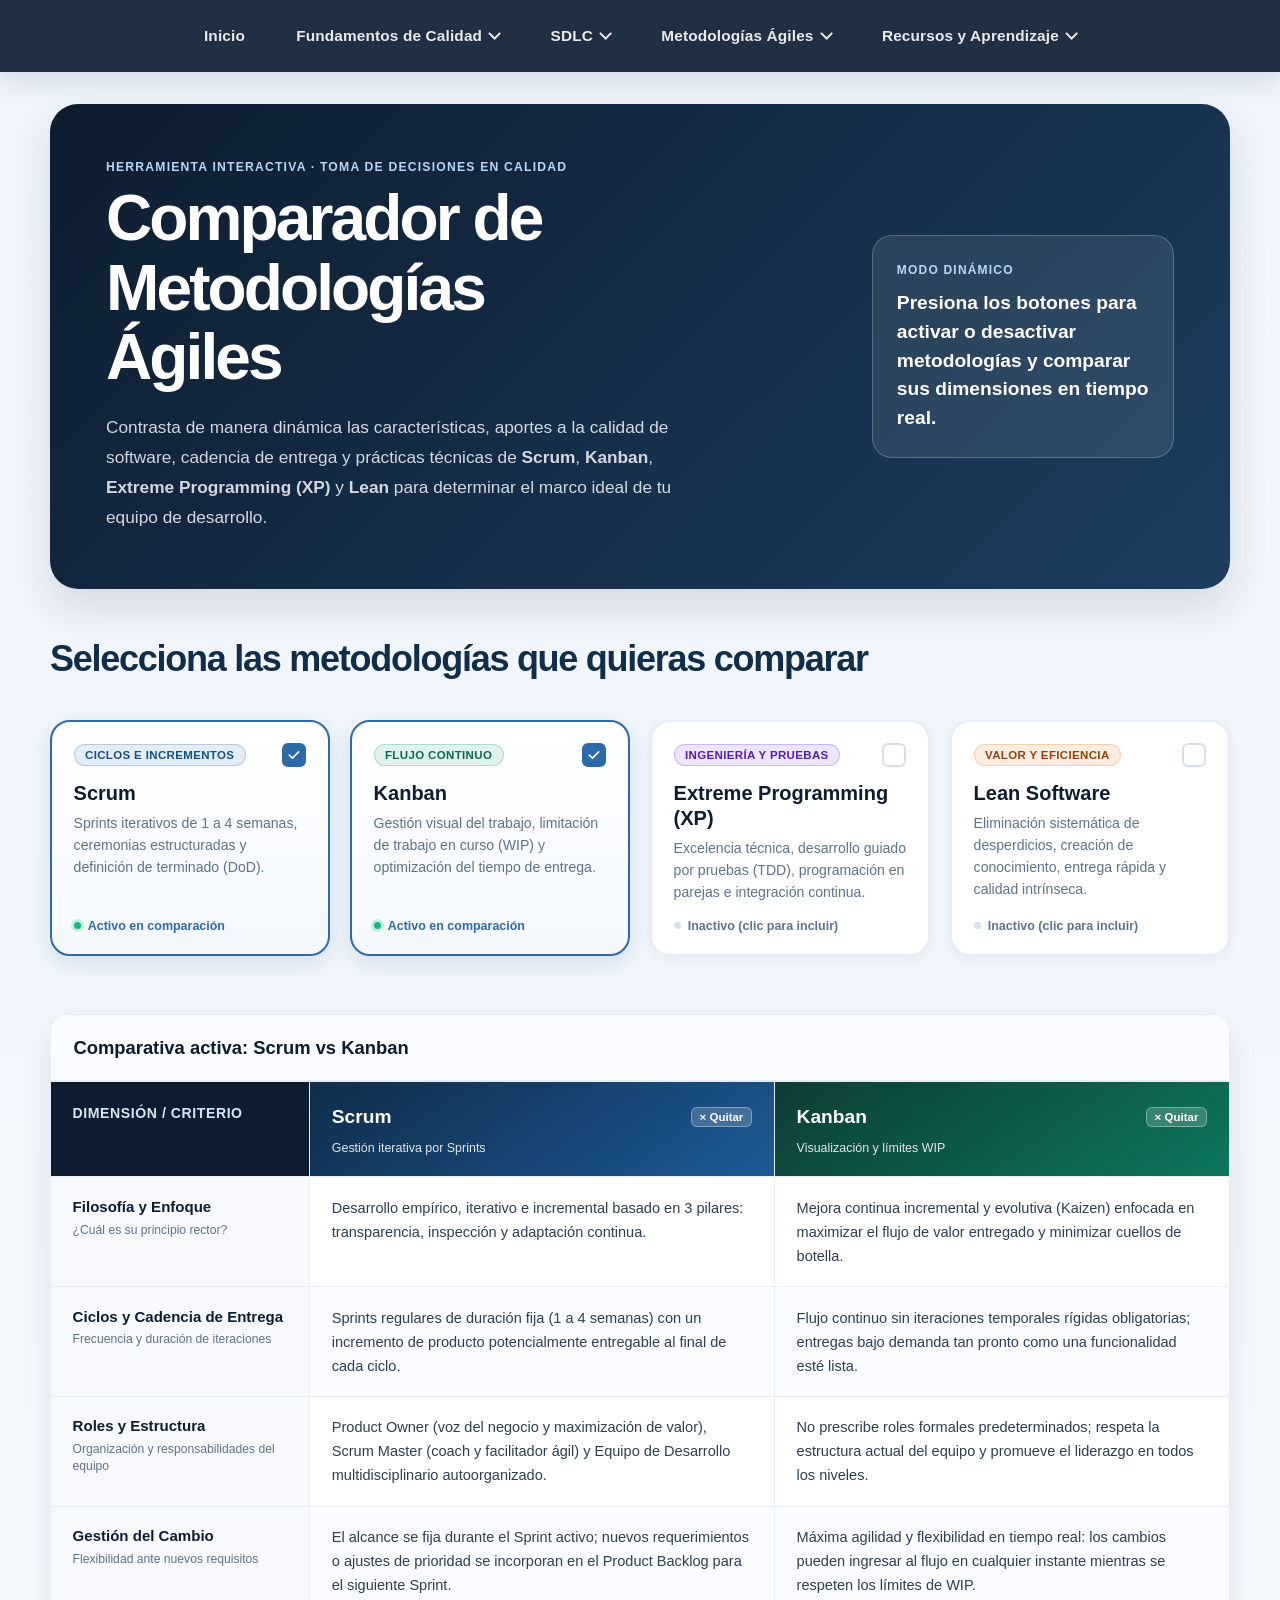
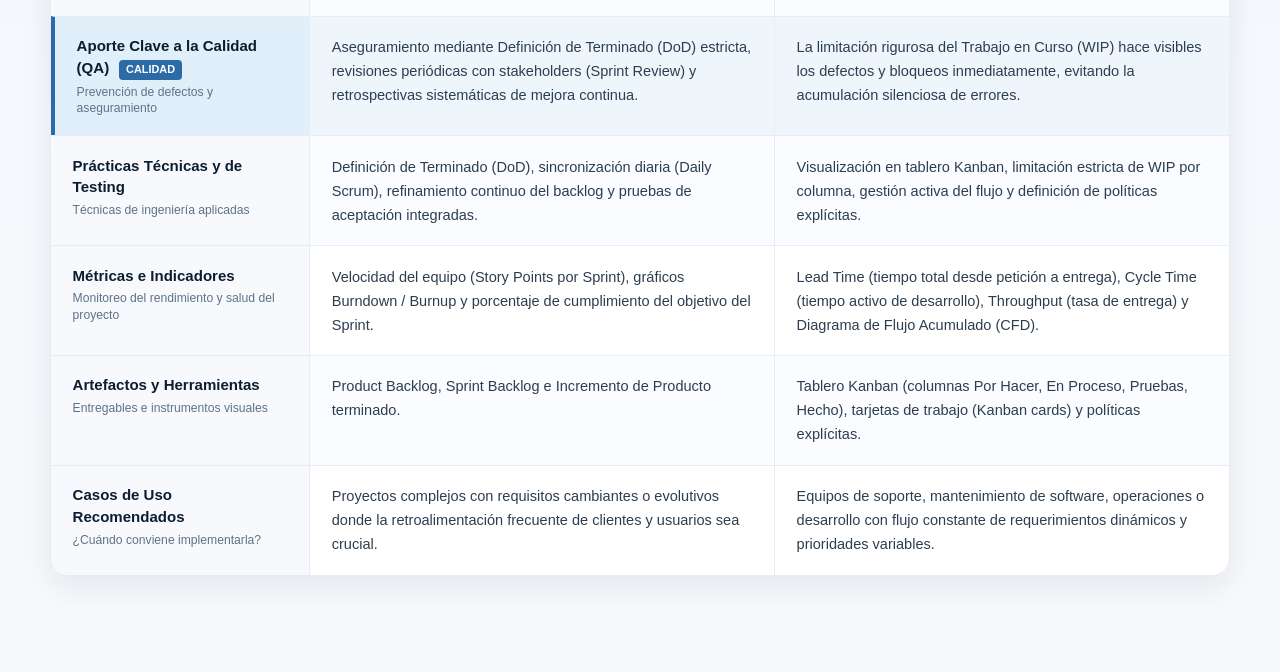
==== Comparar metodologias.html @ 37cfb51e "Implementando Tabla comparativa" ====
<!DOCTYPE html>
<html lang="es">
  <head>
    <meta charset="UTF-8" />
    <meta name="viewport" content="width=device-width, initial-scale=1.0" />
    <title>Comparador de Metodologías Ágiles | Gestión de Calidad de Software</title>
    <link rel="stylesheet" href="CSS/estilos.css" />
    <link rel="icon" href="fotos/Logo.jpg" type="image/png" />
    <script src="JS/script.js" defer></script>
  </head>
  <body>
    <!-- Encabezado y Navegación Principal -->
    <header class="topbar">
      <nav class="nav container" aria-label="Navegación principal">
        <ul class="nav__menu">
          <li><a href="index.html">Inicio</a></li>
          <li>
            <details class="nav__dropdown">
              <summary class="nav__dropdown-trigger">Fundamentos de Calidad</summary>
              <ul class="nav__submenu">
                <li><a href="fundamentos de calidad.html#quality-attributes-title">Atributos de calidad</a></li>
                <li><a href="fundamentos de calidad.html#quality-comparison-title">Calidad y pruebas</a></li>
                <li><a href="fundamentos de calidad.html#quality-traits-title">Características del software</a></li>
                <li><a href="fundamentos de calidad.html#test-levels-title">Niveles de pruebas</a></li>
              </ul>
            </details>
          </li>
          <li>
            <details class="nav__dropdown">
              <summary class="nav__dropdown-trigger">SDLC</summary>
              <ul class="nav__submenu">
                <li><a href="sdlc.html#introduccion">¿Qué es el SDLC?</a></li>
                <li><a href="sdlc.html#etapas">Etapas del SDLC</a></li>
                <li><a href="sdlc.html#stlc">SDLC y STLC</a></li>
                <li><a href="sdlc.html#glosario">Conceptos</a></li>
              </ul>
            </details>
          </li>
          <li>
            <details class="nav__dropdown">
              <summary class="nav__dropdown-trigger">Metodologías Ágiles</summary>
              <ul class="nav__submenu">
                <li><a href="metodologias_agiles.html#que-son-agiles">¿Qué son?</a></li>
                <li><a href="metodologias_agiles.html#aporte-calidad">Agilidad y calidad</a></li>
                <li><a href="metodologias_agiles.html#metodologias">Metodologías</a></li>
                <li><a href="metodologias_agiles.html#tecnicas">Técnicas de calidad</a></li>
                <li><a href="Comparar metodologias.html" class="is-active">Comparador de metodologías</a></li>
              </ul>
            </details>
          </li>
          <li>
            <details class="nav__dropdown">
              <summary class="nav__dropdown-trigger">Recursos y Aprendizaje</summary>
              <ul class="nav__submenu">
                <li><a href="recursos_aprendizaje.html#recursos-educativos">Recursos educativos</a></li>
                <li><a href="recursos_aprendizaje.html#habilidades">Habilidades</a></li>
                <li><a href="recursos_aprendizaje.html#actividades">Actividades prácticas</a></li>
                <li><a href="recursos_aprendizaje.html#consejos">Consejos de aprendizaje</a></li>
              </ul>
            </details>
          </li>
        </ul>
      </nav>
    </header>

    <main class="page agile-page comparator-page">
      <!-- Sección Hero -->
      <section class="container agile-hero" aria-labelledby="comparator-hero-title">
        <div class="agile-hero__content">
          <p class="agile-eyebrow">Herramienta Interactiva · Toma de Decisiones en Calidad</p>
          <h1 id="comparator-hero-title">Comparador de Metodologías Ágiles</h1>
          <p class="agile-hero__lead">
            Contrasta de manera dinámica las características, aportes a la calidad de software, cadencia de entrega y prácticas técnicas de <strong>Scrum</strong>, <strong>Kanban</strong>, <strong>Extreme Programming (XP)</strong> y <strong>Lean</strong> para determinar el marco ideal de tu equipo de desarrollo.
          </p>
        </div>
        <aside class="agile-hero__note" aria-label="Consejo de uso">
          <span class="agile-hero__note-label">Modo Dinámico</span>
          <p>Presiona los botones para activar o desactivar metodologías y comparar sus dimensiones en tiempo real.</p>
        </aside>
      </section>

      <div class="container agile-content">
       


        <section id="comparador" class="agile-section comparator-section" aria-labelledby="selection-title">
          <div class="agile-section__heading">
              <h2 id="selection-title">Selecciona las metodologías que quieras comparar</h2>
          </div>



          <form id="comparator-form" class="comparator-selection-form" onsubmit="event.preventDefault();" aria-label="Selector de metodologías para comparar">
            <fieldset class="comparator-fieldset">
              <legend class="visually-hidden">Selección de metodologías ágiles</legend>

              <div class="comparator-buttons-grid" role="group" aria-label="Metodologías disponibles">
                
                <button
                  type="button"
                  id="btn-scrum"
                  class="methodology-card-btn is-selected"
                  data-methodology="scrum"
                  role="checkbox"
                  aria-checked="true"
                  aria-controls="comparator-output"
                >
                  <span class="methodology-card__header">
                    <span class="methodology-card__badge badge--scrum">Ciclos e Incrementos</span>
                    <span class="methodology-card__checkbox" aria-hidden="true">
                      <svg viewBox="0 0 20 20" fill="currentColor" class="check-icon"><path fill-rule="evenodd" d="M16.707 5.293a1 1 0 010 1.414l-8 8a1 1 0 01-1.414 0l-4-4a1 1 0 011.414-1.414L8 12.586l7.293-7.293a1 1 0 011.414 0z" clip-rule="evenodd"></path></svg>
                    </span>
                  </span>
                  <span class="methodology-card__name">Scrum</span>
                  <span class="methodology-card__desc">Sprints iterativos de 1 a 4 semanas, ceremonias estructuradas y definición de terminado (DoD).</span>
                  <span class="methodology-card__status"><span class="status-dot"></span> Activo en comparación</span>
                </button>

           
                <button
                  type="button"
                  id="btn-kanban"
                  class="methodology-card-btn is-selected"
                  data-methodology="kanban"
                  role="checkbox"
                  aria-checked="true"
                  aria-controls="comparator-output"
                >
                  <span class="methodology-card__header">
                    <span class="methodology-card__badge badge--kanban">Flujo Continuo</span>
                    <span class="methodology-card__checkbox" aria-hidden="true">
                      <svg viewBox="0 0 20 20" fill="currentColor" class="check-icon"><path fill-rule="evenodd" d="M16.707 5.293a1 1 0 010 1.414l-8 8a1 1 0 01-1.414 0l-4-4a1 1 0 011.414-1.414L8 12.586l7.293-7.293a1 1 0 011.414 0z" clip-rule="evenodd"></path></svg>
                    </span>
                  </span>
                  <span class="methodology-card__name">Kanban</span>
                  <span class="methodology-card__desc">Gestión visual del trabajo, limitación de trabajo en curso (WIP) y optimización del tiempo de entrega.</span>
                  <span class="methodology-card__status"><span class="status-dot"></span> Activo en comparación</span>
                </button>

           
                <button
                  type="button"
                  id="btn-xp"
                  class="methodology-card-btn"
                  data-methodology="xp"
                  role="checkbox"
                  aria-checked="false"
                  aria-controls="comparator-output"
                >
                  <span class="methodology-card__header">
                    <span class="methodology-card__badge badge--xp">Ingeniería y Pruebas</span>
                    <span class="methodology-card__checkbox" aria-hidden="true">
                      <svg viewBox="0 0 20 20" fill="currentColor" class="check-icon"><path fill-rule="evenodd" d="M16.707 5.293a1 1 0 010 1.414l-8 8a1 1 0 01-1.414 0l-4-4a1 1 0 011.414-1.414L8 12.586l7.293-7.293a1 1 0 011.414 0z" clip-rule="evenodd"></path></svg>
                    </span>
                  </span>
                  <span class="methodology-card__name">Extreme Programming (XP)</span>
                  <span class="methodology-card__desc">Excelencia técnica, desarrollo guiado por pruebas (TDD), programación en parejas e integración continua.</span>
                  <span class="methodology-card__status"><span class="status-dot"></span> Inactivo (clic para incluir)</span>
                </button>

                
                <button
                  type="button"
                  id="btn-lean"
                  class="methodology-card-btn"
                  data-methodology="lean"
                  role="checkbox"
                  aria-checked="false"
                  aria-controls="comparator-output"
                >
                  <span class="methodology-card__header">
                    <span class="methodology-card__badge badge--lean">Valor y Eficiencia</span>
                    <span class="methodology-card__checkbox" aria-hidden="true">
                      <svg viewBox="0 0 20 20" fill="currentColor" class="check-icon"><path fill-rule="evenodd" d="M16.707 5.293a1 1 0 010 1.414l-8 8a1 1 0 01-1.414 0l-4-4a1 1 0 011.414-1.414L8 12.586l7.293-7.293a1 1 0 011.414 0z" clip-rule="evenodd"></path></svg>
                    </span>
                  </span>
                  <span class="methodology-card__name">Lean Software</span>
                  <span class="methodology-card__desc">Eliminación sistemática de desperdicios, creación de conocimiento, entrega rápida y calidad intrínseca.</span>
                  <span class="methodology-card__status"><span class="status-dot"></span> Inactivo (clic para incluir)</span>
                </button>
              </div>
            </fieldset>

        <section id="tabla-comparativa" class="agile-section" aria-labelledby="table-heading">
          <div id="comparator-output" aria-live="polite" role="region" aria-label="Resultados de la comparación de metodologías">
          </div>
        </section>
    </main>
  </body>
</html>
---- CSS/estilos.css ----
:root {
  --navy-900: #0d1d2f;
  --navy-800: #102d4a;
  --navy-700: #1d3d5f;
  --blue-500: #2d6aa8;
  --blue-200: #dfeaf6;
  --gray-100: #f3f6fb;
  --gray-200: #e7edf5;
  --gray-300: #d7dfe9;
  --gray-500: #5f7288;
  --gray-700: #2d3e50;
  --white: #ffffff;
  --shadow: 0 20px 40px rgba(13, 29, 47, 0.12);
}

* {
  box-sizing: border-box;
}

html {
  scroll-behavior: smooth;
}

body {
  margin: 0;
  font-family: "Segoe UI", Tahoma, Geneva, Verdana, sans-serif;
  background: linear-gradient(180deg, #eef4fb 0%, #f7f9fc 100%);
  color: var(--gray-700);
}

a {
  text-decoration: none;
}

img {
  max-width: 100%;
  display: block;
}

.quality-hero {
  width: min(1180px, calc(100% - 32px));
  margin: 2rem auto 1.5rem;
  display: grid;
  grid-template-columns: minmax(0, 1.55fr) minmax(310px, 0.75fr);
  align-items: stretch;
  gap: 1.5rem;
}

.quality-hero__content {
  min-width: 0;
  padding: 0.4rem 0;
}

.quality-hero__content h1 {
  margin: 0 0 1rem;
  color: #000000;
  font-size: clamp(2.2rem, 4vw, 4rem);
  line-height: 1.1;
  letter-spacing: -0.04em;
}

.quality-hero__content p {
  margin: 0;
  color: var(--gray-700);
  font-size: 1rem;
  line-height: 1.75;
}

.quality-intro {
  padding: 1.25rem;
  background: linear-gradient(135deg, #ffffff, #edf4fb);
  border: 2px solid #2d6aa8;
  border-radius: 18px;
  box-shadow: 0 12px 28px rgba(13, 29, 47, 0.12);
}

.quality-intro__content {
  height: 100%;
  display: flex;
  flex-direction: column;
  gap: 1rem;
}

.quality-intro img {
  width: 100%;
  height: 220px;
  object-fit: cover;
  border-radius: 12px;
  border: 2px solid #ffffff;
  box-shadow: 0 6px 16px rgba(13, 29, 47, 0.16);
}

.quality-intro h2 {
  margin: 0;
  color: var(--blue-500);
  font-size: 1.35rem;
  line-height: 1.3;
  text-align: center;
}

.quality-intro p {
  min-width: 0;
  margin: 0;
  color: var(--gray-700);
  font-size: 1rem;
  line-height: 1.7;
  text-align: center;
}

.container {
  width: min(1180px, calc(100% - 32px));
  margin: 0 auto;
}

.topbar {
  position: sticky;
  top: 0;
  z-index: 50;
  background: rgba(15, 31, 52, 0.92);
  backdrop-filter: blur(10px);
  box-shadow: 0 8px 26px rgba(11, 23, 39, 0.12);
}

.nav {
  min-height: 72px;
  display: flex;
  align-items: center;
  justify-content: center;
}

.nav__menu {
  list-style: none;
  display: flex;
  align-items: center;
  justify-content: center;
  flex-wrap: wrap;
  gap: 0.8rem;
  margin: 0;
  padding: 0.7rem 0;
}

.nav__menu li {
  display: inline-flex;
}

.nav__menu a {
  color: rgba(255, 255, 255, 0.9);
  font-size: 0.96rem;
  font-weight: 600;
  letter-spacing: 0.01em;
  padding: 0.75rem 1.2rem;
  border-radius: 999px;
  transition: all 0.25s ease;
}

.nav__menu a:hover,
.nav__menu a.is-active {
  background: rgba(255, 255, 255, 0.12);
  color: #ffffff;
  box-shadow: inset 0 0 0 1px rgba(255, 255, 255, 0.12);
}

.nav__dropdown {
  position: relative;
}

.nav__dropdown-trigger {
  display: flex;
  align-items: center;
  gap: 0.5rem;
  padding: 0.75rem 1.2rem;
  border-radius: 999px;
  color: rgba(255, 255, 255, 0.9);
  font-size: 0.96rem;
  font-weight: 600;
  letter-spacing: 0.01em;
  cursor: pointer;
  list-style: none;
  transition: background 0.2s ease, color 0.2s ease;
}

.nav__dropdown-trigger::-webkit-details-marker {
  display: none;
}

.nav__dropdown-trigger::after {
  width: 0.45rem;
  height: 0.45rem;
  border-right: 2px solid currentColor;
  border-bottom: 2px solid currentColor;
  content: "";
  transform: translateY(-0.12rem) rotate(45deg);
  transition: transform 0.2s ease;
}

.nav__dropdown[open] > .nav__dropdown-trigger,
.nav__dropdown-trigger:hover,
.nav__dropdown-trigger:focus-visible {
  background: rgba(255, 255, 255, 0.12);
  color: #ffffff;
  outline-color: rgba(255, 255, 255, 0.75);
}

.nav__dropdown[open] > .nav__dropdown-trigger::after {
  transform: translateY(0.12rem) rotate(225deg);
}

.nav__submenu {
  position: absolute;
  top: calc(100% + 0.45rem);
  left: 50%;
  z-index: 60;
  display: grid;
  width: max-content;
  max-width: min(320px, calc(100vw - 32px));
  gap: 0.25rem;
  margin: 0;
  padding: 0.55rem;
  border: 1px solid rgba(255, 255, 255, 0.12);
  border-radius: 14px;
  background: var(--navy-900);
  box-shadow: 0 16px 32px rgba(11, 23, 39, 0.28);
  list-style: none;
  transform: translateX(-50%);
}

.nav__menu .nav__submenu li {
  display: block;
}

.nav__menu .nav__submenu a {
  display: block;
  padding: 0.65rem 0.8rem;
  border-radius: 8px;
  font-size: 0.9rem;
  line-height: 1.4;
  white-space: normal;
}

.nav__menu .nav__submenu a:hover,
.nav__menu .nav__submenu a:focus-visible {
  background: rgba(255, 255, 255, 0.12);
  color: #ffffff;
  outline-color: rgba(255, 255, 255, 0.75);
}

:target {
  scroll-margin-top: 6rem;
}

.page {
  padding-bottom: 4rem;
}

.hero {
  display: grid;
  grid-template-columns: minmax(0, 1.9fr) 220px;
  align-items: center;
  gap: 2.2rem;
  padding: 2.8rem 0 2rem;
}

.hero__intro {
  position: relative;
  background: linear-gradient(135deg, rgba(16, 45, 74, 0.98), rgba(37, 76, 117, 0.96));
  border-radius: 28px 90px 90px 28px;
  box-shadow: var(--shadow);
  padding: clamp(1.5rem, 3vw, 2.4rem);
  overflow: hidden;
}

.hero__intro::after {
  content: "";
  position: absolute;
  right: -34px;
  top: 50%;
  width: 110px;
  height: 110px;
  border-radius: 50%;
  background: rgba(255, 255, 255, 0.12);
  transform: translateY(-50%);
}

.hero__eyebrow {
  display: inline-flex;
  margin-bottom: 1rem;
  padding: 0.45rem 0.9rem;
  border-radius: 999px;
  border: 1px solid rgba(202, 219, 238, 0.4);
  background: rgba(255, 255, 255, 0.06);
  color: #d9e6f6;
  font-size: 0.75rem;
  font-weight: 700;
  letter-spacing: 0.08em;
  text-transform: uppercase;
}

.hero__title {
  margin: 0;
  color: var(--white);
  font-size: clamp(2.2rem, 4vw, 4rem);
  line-height: 1.1;
  letter-spacing: -0.05em;
}

.hero__text {
  max-width: 620px;
  margin: 1rem 0 1.6rem;
  color: rgba(234, 241, 249, 0.9);
  font-size: 1.02rem;
  line-height: 1.7;
}

.hero__actions {
  display: flex;
  flex-wrap: wrap;
  gap: 0.9rem;
}

.hero__button {
  display: inline-flex;
  align-items: center;
  justify-content: center;
  padding: 0.9rem 1.4rem;
  border-radius: 999px;
  background: var(--white);
  color: var(--navy-800);
  font-weight: 700;
  box-shadow: 0 12px 18px rgba(12, 27, 43, 0.14);
  transition: transform 0.2s ease, box-shadow 0.2s ease;
}

.hero__button:hover,
.hero__button:focus-visible {
  transform: translateY(-2px);
  box-shadow: 0 16px 24px rgba(12, 27, 43, 0.18);
}

.hero__logo {
  width: 255px;
  height: 180px;
  margin-inline: auto;
  border-radius: 50%;
  display: grid;
  place-items: center;
  background: transparent;
  border: none;
  box-shadow: none;
  color: var(--white);
  font-size: 1.2rem;
  font-weight: 700;
  letter-spacing: 0.04em;
  text-transform: none;
  align-self: center;
}

.categories {
  padding-top: 1.2rem;
}

.card-grid {
  display: grid;
  grid-template-columns: repeat(3, minmax(0, 1fr));
  gap: 1.3rem;
  align-items: stretch;
}

.feature-card {
  display: flex;
  align-items: flex-end;
  min-height: 180px;
  padding: 1.2rem 1.15rem;
  border: 1px solid rgba(26, 52, 81, 0.09);
  border-radius: 22px;
  background: linear-gradient(180deg, rgba(255, 255, 255, 0.96), rgba(234, 240, 247, 0.98));
  box-shadow: 0 12px 30px rgba(16, 34, 53, 0.08);
  color: var(--navy-900);
  font-size: 1.08rem;
  font-weight: 700;
  line-height: 1.35;
  transition: transform 0.25s ease, box-shadow 0.25s ease, border-color 0.25s ease;
  cursor: pointer;
}

.categories .card-grid {
  grid-template-columns: repeat(4, minmax(0, 1fr));
}

.categories .feature-card {
  display: grid;
  grid-template-columns: 76px minmax(0, 1fr);
  align-items: start;
  gap: 0.9rem;
  min-height: 0;
  padding: 1rem;
}

.feature-card__image {
  width: 76px;
  height: 76px;
  border-radius: 14px;
  object-fit: cover;
  background: var(--gray-200);
}

.feature-card__content {
  display: grid;
  gap: 0.45rem;
}

.feature-card__title {
  color: var(--navy-900);
  font-size: 1.02rem;
  font-weight: 700;
  line-height: 1.3;
}

.feature-card__description {
  color: var(--gray-500);
  font-size: 0.88rem;
  font-weight: 400;
  line-height: 1.5;
}

.feature-card:hover,
.feature-card:focus-visible {
  transform: translateY(-4px);
  border-color: rgba(45, 106, 168, 0.35);
  box-shadow: 0 18px 34px rgba(16, 34, 53, 0.12);
}

.feature-card:focus-visible {
  outline: 3px solid rgba(45, 106, 168, 0.3);
  outline-offset: 3px;
}

@media (max-width: 980px) {
  .categories .card-grid {
    grid-template-columns: repeat(2, minmax(0, 1fr));
  }
}

@media (max-width: 560px) {
  .categories .card-grid {
    grid-template-columns: 1fr;
  }
}

.detail-section {
  margin-top: 2.5rem;
  display: grid;
  gap: 1.2rem;
}

.info-panel {
  background: rgba(255, 255, 255, 0.9);
  border: 1px solid rgba(25, 43, 62, 0.08);
  border-radius: 20px;
  padding: 1.5rem 1.4rem 1.3rem;
  box-shadow: 0 10px 22px rgba(11, 23, 39, 0.05);
  scroll-margin-top: 120px;
}

.info-panel h2 {
  margin: 0 0 0.85rem;
  color: var(--navy-800);
  font-size: clamp(1.5rem, 2.5vw, 2.1rem);
  letter-spacing: -0.04em;
}

.info-panel p {
  margin: 0;
  color: var(--gray-500);
  line-height: 1.7;
  font-size: 1rem;
}

.quality-attributes {
  --accordion-surface: var(--white);
  --accordion-border: var(--gray-200);
  --accordion-accent: var(--blue-500);
  margin: 2.5rem 0;
}

.quality-attributes__intro {
  margin-bottom: 1.25rem;
}

.quality-attributes__intro h2 {
  margin: 0 0 0.65rem;
  color: var(--navy-800);
  font-size: clamp(1.5rem, 2.5vw, 2.1rem);
  line-height: 1.25;
}

.quality-attributes__intro p {
  margin: 0;
  color: var(--gray-500);
  line-height: 1.7;
}

.quality-accordion {
  display: grid;
  gap: 0.7rem;
}

.quality-accordion__item {
  overflow: hidden;
  border: 1px solid var(--accordion-border);
  border-radius: 12px;
  background: var(--accordion-surface);
  box-shadow: 0 5px 16px rgba(13, 29, 47, 0.05);
  transition: border-color 0.2s ease, box-shadow 0.2s ease;
}

.quality-accordion__item.is-open {
  border-color: var(--accordion-accent);
  box-shadow: 0 9px 22px rgba(13, 29, 47, 0.09);
}

.quality-accordion__heading {
  margin: 0;
  font-size: inherit;
}

.quality-accordion__trigger {
  width: 100%;
  min-height: 60px;
  display: flex;
  align-items: center;
  justify-content: space-between;
  gap: 1rem;
  padding: 1rem 1.2rem;
  border: 0;
  background: transparent;
  color: var(--navy-800);
  font: inherit;
  font-weight: 700;
  text-align: left;
  cursor: pointer;
}

.quality-accordion__trigger:hover,
.quality-accordion__trigger[aria-expanded="true"] {
  color: var(--accordion-accent);
}

.quality-accordion__trigger:focus-visible {
  outline: 3px solid color-mix(in srgb, var(--accordion-accent) 35%, transparent);
  outline-offset: -4px;
}

.quality-accordion__icon {
  position: relative;
  flex: 0 0 1.25rem;
  width: 1.25rem;
  height: 1.25rem;
  color: var(--accordion-accent);
}

.quality-accordion__icon::before,
.quality-accordion__icon::after {
  position: absolute;
  top: 50%;
  left: 50%;
  width: 0.75rem;
  height: 2px;
  border-radius: 2px;
  background: currentColor;
  content: "";
  transform: translate(-50%, -50%);
  transition: transform 0.25s ease;
}

.quality-accordion__icon::after {
  transform: translate(-50%, -50%) rotate(90deg);
}

.quality-accordion__trigger[aria-expanded="true"] .quality-accordion__icon::after {
  transform: translate(-50%, -50%) rotate(0);
}

.quality-accordion__panel {
  display: grid;
  grid-template-rows: 0fr;
  transition: grid-template-rows 0.3s ease;
}

.quality-accordion__panel.is-open {
  grid-template-rows: 1fr;
}

.quality-accordion__panel-inner {
  overflow: hidden;
}

.quality-accordion__panel-inner p {
  margin: 0;
  padding: 0 1.2rem 1.1rem;
  color: var(--gray-500);
  line-height: 1.7;
}

.quality-comparison {
  --comparison-surface: var(--white);
  --comparison-border: var(--gray-200);
  --comparison-accent: var(--blue-500);
  margin: 2.5rem 0;
}

.quality-comparison__intro {
  margin-bottom: 1.25rem;
}

.quality-comparison__intro h2 {
  margin: 0 0 0.65rem;
  color: var(--navy-800);
  font-size: clamp(1.5rem, 2.5vw, 2.1rem);
  line-height: 1.25;
}

.quality-comparison__intro p {
  margin: 0;
  color: var(--gray-500);
  line-height: 1.7;
}

.quality-comparison__grid {
  display: grid;
  grid-template-columns: repeat(3, minmax(0, 1fr));
  align-items: stretch;
  gap: 1rem;
}

.quality-comparison__card {
  --card-accent: var(--comparison-accent);
  display: flex;
  flex-direction: column;
  min-width: 0;
  padding: 1.35rem;
  border: 1px solid var(--comparison-border);
  border-top: 3px solid var(--card-accent);
  border-radius: 12px;
  background: var(--comparison-surface);
  box-shadow: 0 8px 22px rgba(13, 29, 47, 0.07);
  transition: transform 0.2s ease, box-shadow 0.2s ease;
}

.quality-comparison__card:hover {
  transform: translateY(-3px);
  box-shadow: 0 13px 28px rgba(13, 29, 47, 0.11);
}

.quality-comparison__card--qa {
  --card-accent: var(--blue-500);
}

.quality-comparison__card--qc {
  --card-accent: var(--navy-700);
}

.quality-comparison__card--testing {
  --card-accent: var(--gray-500);
}

.quality-comparison__label {
  align-self: flex-start;
  margin-bottom: 0.9rem;
  padding: 0.3rem 0.6rem;
  border-radius: 999px;
  background: var(--gray-100);
  color: var(--card-accent);
  font-size: 0.75rem;
  font-weight: 700;
}

.quality-comparison__card h3 {
  margin: 0 0 0.7rem;
  color: var(--navy-800);
  font-size: 1.2rem;
  line-height: 1.35;
}

.quality-comparison__card h3 span {
  color: var(--card-accent);
}

.quality-comparison__card > p {
  margin: 0 0 1.2rem;
  color: var(--gray-500);
  line-height: 1.7;
}

.quality-comparison__note {
  display: flex;
  align-items: baseline;
  gap: 0.45rem;
  margin-top: auto;
  padding-top: 1rem;
  border-top: 1px solid var(--comparison-border);
  color: var(--gray-700);
  font-size: 0.94rem;
  line-height: 1.6;
}

.quality-comparison__note strong,
.quality-comparison__note span {
  flex: 0 0 auto;
  color: var(--card-accent);
}

.test-levels,
.quality-callout,
.quality-tools {
  --editorial-accent: var(--blue-500);
  --editorial-rule: var(--gray-300);
}

.test-levels,
.quality-callout {
  margin: 2.5rem 0;
}

.test-levels h2,
.quality-callout h2,
.quality-tools h2 {
  margin: 0 0 0.8rem;
  color: var(--navy-800);
  font-size: 1.8rem;
  line-height: 1.3;
}

.test-levels > p,
.quality-callout > p,
.quality-tools p {
  line-height: 1.7;
}

.test-levels__list {
  display: grid;
  gap: 0.85rem;
  margin: 1.2rem 0 0;
  padding: 0;
  list-style: none;
}

.test-levels__list li {
  display: grid;
  grid-template-columns: 1.35rem minmax(0, 1fr);
  align-items: start;
  gap: 0.75rem;
}

.test-levels__list svg {
  width: 1.25rem;
  height: 1.25rem;
  margin-top: 0.18rem;
  fill: none;
  stroke: var(--editorial-accent);
  stroke-linecap: round;
  stroke-linejoin: round;
  stroke-width: 1.8;
}

.test-levels__list p {
  margin: 0;
  line-height: 1.7;
}

.test-levels__list strong {
  color: var(--editorial-accent);
}

.quality-callout {
  padding: 1.4rem 1.5rem;
  border-left: 4px solid var(--editorial-accent);
  background: var(--gray-100);
}

.quality-callout__formula {
  margin: 1.4rem 0 0;
  color: var(--navy-800);
  font-size: 1.3rem;
  line-height: 1.55;
  text-align: center;
}

.quality-tools {
  margin: 3rem auto;
}

.quality-tools__header {
  margin-bottom: 2.5rem;
}

.quality-tools__header h2 {
  font-size: 2rem;
}

.quality-tools__header p {
  max-width: 58rem;
  margin: 0;
  color: var(--gray-500);
}

.quality-tools__overview,
.quality-tools__types,
.quality-tools__benefits {
  margin: 2.5rem 0;
}

.quality-tools__overview p,
.quality-tools__benefits > p {
  max-width: 72ch;
  margin: 0 0 1.1rem;
  line-height: 1.8;
}

.quality-tools__types > h2,
.quality-tools__benefits > h2 {
  padding-bottom: 0.75rem;
  border-bottom: 1px solid var(--editorial-rule);
}

.tool-type-list {
  display: grid;
}

.tool-type {
  padding: 1.6rem 0;
  border-bottom: 1px solid var(--editorial-rule);
}

.tool-type:first-child {
  padding-top: 0.5rem;
}

.tool-type__category {
  display: inline-block;
  margin-bottom: 0.5rem;
  color: var(--editorial-accent);
  font-size: 0.82rem;
  font-weight: 700;
}

.tool-type h3,
.quality-benefit h3 {
  margin: 0 0 0.7rem;
  color: var(--navy-800);
  font-size: 1.2rem;
  line-height: 1.4;
}

.tool-type > p {
  max-width: 78ch;
  margin: 0 0 0.8rem;
  line-height: 1.8;
}

.tool-type__examples {
  max-width: 78ch;
  margin-top: 1rem;
  color: var(--gray-700);
  line-height: 1.8;
}

.tool-type__examples strong {
  color: var(--editorial-accent);
}

.tool-type__examples code {
  color: var(--navy-800);
  font: inherit;
  font-weight: 700;
}

.quality-benefits-grid {
  display: grid;
  grid-template-columns: repeat(2, minmax(0, 1fr));
  column-gap: 2.5rem;
  row-gap: 2rem;
  margin-top: 1.5rem;
}

.quality-benefit h3 {
  margin-bottom: 0.35rem;
}

.quality-benefit p {
  margin: 0;
  color: var(--gray-500);
  line-height: 1.7;
}

.practical-example {
  --timeline-accent: var(--blue-500);
  --timeline-line: var(--gray-300);
  margin: 3rem 0;
}

.practical-example__intro {
  margin-bottom: 2rem;
}

.practical-example__intro h2 {
  margin: 0 0 0.9rem;
  color: var(--navy-800);
  font-size: 1.8rem;
  line-height: 1.35;
}

.practical-example__intro p {
  max-width: 76ch;
  margin: 0 0 0.8rem;
  line-height: 1.75;
}

.quality-timeline {
  position: relative;
  display: grid;
  gap: 0;
  margin: 0;
  padding: 0 0 0 2rem;
  list-style: none;
}

.quality-timeline::before {
  position: absolute;
  top: 0.55rem;
  bottom: 0.9rem;
  left: 0.38rem;
  width: 2px;
  background: var(--timeline-line);
  content: "";
}

.quality-timeline__item {
  position: relative;
  padding: 0 0 1.7rem;
  transition: transform 0.2s ease;
}

.quality-timeline__item::after {
  position: absolute;
  top: 0.35rem;
  left: -2rem;
  width: 0.85rem;
  height: 0.85rem;
  border: 2px solid var(--white);
  border-radius: 50%;
  background: var(--timeline-accent);
  box-shadow: 0 0 0 1px var(--timeline-accent);
  content: "";
  transition: box-shadow 0.2s ease, transform 0.2s ease;
}

.quality-timeline__item h3 {
  display: flex;
  align-items: baseline;
  gap: 0.65rem;
  margin: 0 0 0.4rem;
  color: var(--navy-800);
  font-size: 1.12rem;
  line-height: 1.45;
  transition: color 0.2s ease;
}

.quality-timeline__item h3 span {
  color: var(--timeline-accent);
  font-size: 0.82rem;
  font-weight: 700;
  font-variant-numeric: tabular-nums;
}

.quality-timeline__item p {
  max-width: 76ch;
  margin: 0;
  color: var(--gray-500);
  line-height: 1.75;
}

.quality-timeline__item:hover {
  transform: translateX(3px);
}

.quality-timeline__item:hover h3 {
  color: var(--timeline-accent);
}

.quality-timeline__item:hover::after {
  box-shadow: 0 0 0 4px var(--blue-200);
  transform: scale(1.08);
}

.quality-timeline__item:last-child {
  padding-bottom: 0.5rem;
}

.practical-example__conclusion {
  max-width: 76ch;
  margin: 1.75rem 0 0;
  padding-top: 1rem;
  border-top: 1px solid var(--gray-200);
  color: var(--gray-700);
  line-height: 1.75;
}

@media (max-width: 640px) {
  .quality-callout {
    padding: 1.1rem;
  }

  .quality-callout__formula {
    font-size: 1.05rem;
  }

  .quality-benefits-grid {
    grid-template-columns: 1fr;
    row-gap: 1.5rem;
  }

  .practical-example__intro h2 {
    font-size: 1.5rem;
  }
}

@media (prefers-reduced-motion: reduce) {
  .quality-timeline__item,
  .quality-timeline__item::after {
    transition: none;
  }
}

.quality-traits {
  --traits-surface: var(--white);
  --traits-border: var(--gray-200);
  --traits-accent: var(--blue-500);
  margin: 2.5rem 0;
}

.quality-traits__intro {
  margin-bottom: 1.25rem;
}

.quality-traits__intro h2 {
  margin: 0 0 0.65rem;
  color: var(--navy-800);
  font-size: clamp(1.5rem, 2.5vw, 2.1rem);
  line-height: 1.25;
}

.quality-traits__intro p {
  margin: 0;
  color: var(--gray-500);
  line-height: 1.7;
}

.quality-traits__grid {
  display: grid;
  grid-template-columns: repeat(4, minmax(0, 1fr));
  align-items: start;
  gap: 1rem;
}

.quality-trait {
  overflow: hidden;
  border: 1px solid var(--traits-border);
  border-radius: 12px;
  background: var(--traits-surface);
  box-shadow: 0 7px 20px rgba(13, 29, 47, 0.06);
  transition: transform 0.2s ease, box-shadow 0.2s ease, border-color 0.2s ease;
}

.quality-trait:hover,
.quality-trait:focus-within,
.quality-trait.is-open {
  transform: translateY(-3px);
  border-color: var(--traits-accent);
  box-shadow: 0 12px 26px rgba(13, 29, 47, 0.1);
}

.quality-trait__heading {
  margin: 0;
  font-size: inherit;
}

.quality-trait__trigger {
  width: 100%;
  min-height: 112px;
  display: flex;
  align-items: flex-start;
  justify-content: space-between;
  gap: 0.75rem;
  padding: 1.15rem;
  border: 0;
  background: transparent;
  color: var(--navy-800);
  font: inherit;
  font-weight: 700;
  line-height: 1.4;
  text-align: left;
  cursor: pointer;
}

.quality-trait__trigger:hover,
.quality-trait__trigger[aria-expanded="true"] {
  color: var(--traits-accent);
}

.quality-trait__trigger:focus-visible {
  outline: 3px solid color-mix(in srgb, var(--traits-accent) 35%, transparent);
  outline-offset: -4px;
}

.quality-trait__icon {
  position: relative;
  flex: 0 0 1.15rem;
  width: 1.15rem;
  height: 1.15rem;
  margin-top: 0.1rem;
  color: var(--traits-accent);
}

.quality-trait__icon::before,
.quality-trait__icon::after {
  position: absolute;
  top: 50%;
  left: 50%;
  width: 0.7rem;
  height: 2px;
  border-radius: 2px;
  background: currentColor;
  content: "";
  transform: translate(-50%, -50%);
  transition: transform 0.25s ease;
}

.quality-trait__icon::after {
  transform: translate(-50%, -50%) rotate(90deg);
}

.quality-trait__trigger[aria-expanded="true"] .quality-trait__icon::after {
  transform: translate(-50%, -50%) rotate(0);
}

.quality-trait__panel {
  display: grid;
  grid-template-rows: 0fr;
  transition: grid-template-rows 0.3s ease;
}

.quality-trait__panel.is-open {
  grid-template-rows: 1fr;
}

.quality-trait__panel-inner {
  overflow: hidden;
}

.quality-trait__panel-inner p {
  margin: 0;
  padding: 0 1.15rem 1.15rem;
  color: var(--gray-500);
  line-height: 1.65;
  opacity: 0;
  transform: translateY(-0.4rem);
  transition: opacity 0.25s ease, transform 0.25s ease;
}

.quality-trait__panel.is-open .quality-trait__panel-inner p {
  opacity: 1;
  transform: translateY(0);
}

@media (max-width: 960px) {
  .quality-traits__grid {
    grid-template-columns: repeat(2, minmax(0, 1fr));
  }
}

@media (max-width: 600px) {
  .quality-traits__grid {
    grid-template-columns: 1fr;
  }

  .quality-trait__trigger {
    min-height: 76px;
  }
}

@media (max-width: 820px) {
  .quality-comparison__grid {
    grid-template-columns: repeat(2, minmax(0, 1fr));
  }
}

@media (max-width: 560px) {
  .quality-comparison__grid {
    grid-template-columns: 1fr;
  }
}

@media (prefers-reduced-motion: reduce) {
  .quality-accordion__item,
  .quality-accordion__icon::before,
  .quality-accordion__icon::after,
  .quality-accordion__panel,
  .quality-comparison__card,
  .quality-trait,
  .quality-trait__icon::before,
  .quality-trait__icon::after,
  .quality-trait__panel,
  .quality-trait__panel-inner p {
    transition: none;
  }
}

@media (max-width: 900px) {
  .hero {
    grid-template-columns: 1fr;
    gap: 1.5rem;
    padding-top: 2.2rem;
  }

  .hero__logo {
    width: 255px;
    height: 180px;
  }

  .card-grid {
    grid-template-columns: repeat(2, minmax(0, 1fr));
  }
}

@media (max-width: 900px) {
  .quality-hero {
    grid-template-columns: 1fr;
  }

  .quality-intro {
    width: 100%;
  }
}

@media (max-width: 640px) {
  .quality-hero {
    width: calc(100% - 32px);
  }

  .quality-intro {
    width: 100%;
    margin-left: auto;
    margin-right: auto;
    text-align: center;
  }

  .quality-intro img {
    width: 100%;
    height: 180px;
  }
}

@media (max-width: 640px) {
  .nav {
    padding: 0.6rem 0;
  }

  .nav__menu {
    gap: 0.45rem;
  }

  .nav__menu a {
    font-size: 0.82rem;
    padding: 0.7rem 0.85rem;
  }

  .nav__dropdown-trigger {
    gap: 0.4rem;
    padding: 0.7rem 0.85rem;
    font-size: 0.82rem;
  }

  .nav__menu .nav__submenu a {
    padding: 0.65rem 0.8rem;
    font-size: 0.9rem;
  }

  .hero__intro {
    border-radius: 24px;
  }

  .hero__intro::after {
    display: none;
  }

  .card-grid {
    grid-template-columns: 1fr;
  }
}

.sdlc-cycle {
  width: min(100% - 2rem, 680px);
  margin: 2rem auto;
  padding: 1rem;
  overflow: hidden;
  border: 1px solid var(--gray-200);
  border-radius: 20px;
  background: var(--white);
  box-shadow: var(--shadow);
}

.sdlc-cycle .imagen-sdlc {
  width: 100%;
  height: auto;
  border-radius: 12px;
}

.sdlc-cycle figcaption {
  margin-top: 0.85rem;
  color: var(--gray-500);
  font-size: 0.95rem;
  line-height: 1.6;
  text-align: center;
}

#stlc .sdlc-comparison__intro {
  max-width: 78ch;
  line-height: 1.75;
}

.sdlc-comparison__scroll-hint {
  display: none;
}

.sdlc-comparison__table-wrap {
  max-width: 100%;
  margin: 1.5rem 0;
  overflow-x: auto;
  border: 1px solid var(--gray-200);
  border-radius: 16px;
  background: var(--white);
  box-shadow: 0 12px 28px rgba(13, 29, 47, 0.08);
  -webkit-overflow-scrolling: touch;
}

.sdlc-comparison__table-wrap:focus-visible {
  outline: 3px solid rgba(45, 106, 168, 0.4);
  outline-offset: 3px;
}

.sdlc-comparison__table {
  width: 100%;
  min-width: 720px;
  border-collapse: separate;
  border-spacing: 0;
  color: var(--gray-700);
  line-height: 1.6;
  text-align: left;
}

.sdlc-comparison__table caption {
  padding: 1rem 1.15rem;
  color: var(--navy-800);
  font-size: 1.05rem;
  font-weight: 700;
  text-align: left;
}

.sdlc-comparison__table th,
.sdlc-comparison__table td {
  padding: 1rem 1.15rem;
  border-top: 1px solid var(--gray-200);
  vertical-align: top;
}

.sdlc-comparison__table thead th {
  background: var(--navy-800);
  color: var(--white);
  font-size: 0.95rem;
  font-weight: 700;
}

.sdlc-comparison__table thead th:first-child {
  width: 17%;
}

.sdlc-comparison__table thead th:nth-child(2) {
  background: var(--blue-500);
}

.sdlc-comparison__table thead th:nth-child(3) {
  background: var(--navy-700);
}

.sdlc-comparison__table tbody th {
  width: 17%;
  color: var(--navy-800);
  font-size: 0.95rem;
}

.sdlc-comparison__table tbody tr:nth-child(even) {
  background: var(--gray-100);
}

.sdlc-comparison__note {
  margin: 1.5rem 0;
  padding: 1rem 1.2rem;
  border-left: 4px solid var(--blue-500);
  border-radius: 0 12px 12px 0;
  background: var(--blue-200);
  color: var(--navy-800);
  line-height: 1.7;
}

@media (max-width: 560px) {
  .sdlc-cycle {
    width: calc(100% - 1rem);
    padding: 0.65rem;
    border-radius: 16px;
  }

  .sdlc-comparison__scroll-hint {
    display: block;
    margin: 0.75rem 0;
    color: var(--gray-500);
    font-size: 0.9rem;
  }

  .sdlc-comparison__table th,
  .sdlc-comparison__table td {
    padding: 0.85rem;
  }
}

#glosario .sdlc-glossary__intro {
  max-width: 78ch;
  margin-bottom: 1.25rem;
  color: var(--gray-500);
  line-height: 1.75;
}

.sdlc-glossary__grid {
  display: grid;
  grid-template-columns: repeat(2, minmax(0, 1fr));
  gap: 1rem;
  margin: 1.5rem 0;
}

.sdlc-glossary__item {
  min-width: 0;
  padding: 1.2rem;
  border: 1px solid var(--gray-200);
  border-left: 4px solid var(--blue-500);
  border-radius: 12px;
  background: var(--white);
  box-shadow: 0 8px 22px rgba(13, 29, 47, 0.06);
}

.sdlc-glossary__item dt {
  display: flex;
  flex-wrap: wrap;
  align-items: center;
  gap: 0.55rem;
  margin-bottom: 0.65rem;
  color: var(--navy-800);
  font-size: 1.08rem;
  font-weight: 700;
  line-height: 1.4;
}

.sdlc-glossary__category {
  padding: 0.2rem 0.55rem;
  border-radius: 999px;
  background: var(--blue-200);
  color: var(--blue-500);
  font-size: 0.72rem;
  font-weight: 700;
  letter-spacing: 0.03em;
  text-transform: uppercase;
}

.sdlc-glossary__item dd {
  margin: 0;
  color: var(--gray-500);
  line-height: 1.7;
}

@media (max-width: 700px) {
  .sdlc-glossary__grid {
    grid-template-columns: 1fr;
  }
}

.agile-page {
  padding-bottom: 4.5rem;
}

.agile-hero {
  display: grid;
  grid-template-columns: minmax(0, 1.7fr) minmax(220px, 0.7fr);
  align-items: center;
  gap: 2rem;
  margin-top: 2rem;
  padding: clamp(1.6rem, 5vw, 3.5rem);
  overflow: hidden;
  border-radius: 28px;
  background: linear-gradient(135deg, var(--navy-900), var(--navy-700));
  box-shadow: var(--shadow);
  color: var(--white);
}

.agile-hero__content {
  max-width: 54rem;
}

.agile-eyebrow,
.agile-kicker {
  margin: 0 0 0.65rem;
  color: var(--blue-500);
  font-size: 0.76rem;
  font-weight: 800;
  letter-spacing: 0.1em;
  text-transform: uppercase;
}

.agile-eyebrow {
  color: #b9d6f4;
}

.agile-hero h1 {
  max-width: 15ch;
  margin: 0;
  color: var(--white);
  font-size: clamp(2.2rem, 5vw, 4rem);
  letter-spacing: -0.045em;
  line-height: 1.08;
}

.agile-hero__lead {
  max-width: 62ch;
  margin: 1.25rem 0 0;
  color: rgba(255, 255, 255, 0.82);
  font-size: 1.08rem;
  line-height: 1.75;
}

.agile-hero__link {
  display: inline-flex;
  align-items: center;
  gap: 0.65rem;
  margin-top: 1.6rem;
  color: var(--white);
  font-weight: 700;
}

.agile-hero__link span {
  display: grid;
  width: 1.8rem;
  height: 1.8rem;
  place-items: center;
  border: 1px solid rgba(255, 255, 255, 0.45);
  border-radius: 50%;
}

.agile-hero__link:hover,
.agile-hero__link:focus-visible {
  color: #b9d6f4;
}

.agile-hero__note {
  padding: 1.5rem;
  border: 1px solid rgba(255, 255, 255, 0.22);
  border-radius: 20px;
  background: rgba(255, 255, 255, 0.09);
}

.agile-hero__note-label {
  color: #b9d6f4;
  font-size: 0.75rem;
  font-weight: 800;
  letter-spacing: 0.1em;
  text-transform: uppercase;
}

.agile-hero__note p {
  margin: 0.7rem 0 0;
  color: var(--white);
  font-size: 1.2rem;
  font-weight: 700;
  line-height: 1.5;
}

.agile-content {
  padding-top: 0.5rem;
}

.agile-section {
  margin-top: 3.6rem;
  scroll-margin-top: 6rem;
}

.agile-section--tinted {
  padding: clamp(1.3rem, 3vw, 2rem);
  border: 1px solid var(--gray-200);
  border-radius: 22px;
  background: rgba(255, 255, 255, 0.62);
}

.agile-section__heading {
  display: flex;
  align-items: flex-start;
  gap: 1rem;
  margin-bottom: 1rem;
}

.agile-section__number {
  flex: 0 0 auto;
  color: var(--blue-500);
  font-size: 0.92rem;
  font-weight: 800;
  letter-spacing: 0.08em;
}

.agile-section__heading .agile-kicker {
  margin-bottom: 0.35rem;
}

.agile-section h2 {
  margin: 0;
  color: var(--navy-800);
  font-size: clamp(1.65rem, 3vw, 2.25rem);
  letter-spacing: -0.035em;
  line-height: 1.2;
}

.agile-section__intro {
  max-width: 76ch;
  margin: 0 0 1.4rem;
  color: var(--gray-500);
  line-height: 1.75;
}

.agile-intro-grid {
  display: grid;
  grid-template-columns: 1.2fr 0.8fr;
  gap: 1rem;
}

.agile-copy {
  margin: 0;
  color: var(--gray-500);
  font-size: 1.03rem;
  line-height: 1.8;
}

.agile-copy--highlight {
  padding: 1.2rem 1.35rem;
  border-left: 4px solid var(--blue-500);
  border-radius: 0 14px 14px 0;
  background: var(--blue-200);
  color: var(--navy-800);
  font-weight: 600;
}

.agile-card-grid {
  display: grid;
  gap: 1rem;
  margin-top: 1.4rem;
}

.agile-card-grid--traits {
  grid-template-columns: repeat(4, minmax(0, 1fr));
}

.agile-card-grid--contributions {
  grid-template-columns: repeat(3, minmax(0, 1fr));
}

.agile-card {
  min-width: 0;
  padding: 1.2rem;
  border: 1px solid var(--gray-200);
  border-radius: 16px;
  background: var(--white);
  box-shadow: 0 8px 22px rgba(13, 29, 47, 0.05);
}

.agile-card__index {
  display: inline-block;
  margin-bottom: 0.7rem;
  color: var(--blue-500);
  font-size: 0.75rem;
  font-weight: 800;
  letter-spacing: 0.08em;
}

.agile-card h3,
.agile-method h3,
.agile-tradeoffs__panel h3 {
  margin: 0 0 0.5rem;
  color: var(--navy-800);
  font-size: 1.08rem;
  line-height: 1.35;
}

.agile-card p,
.agile-method > p {
  margin: 0;
  color: var(--gray-500);
  line-height: 1.65;
}

.agile-card--wide {
  grid-column: span 2;
}

.agile-method-grid {
  display: grid;
  grid-template-columns: repeat(2, minmax(0, 1fr));
  gap: 1rem;
  margin-top: 1.4rem;
}

.agile-method {
  padding: 1.4rem;
  border: 1px solid var(--gray-200);
  border-top: 4px solid var(--blue-500);
  border-radius: 14px;
  background: var(--white);
  box-shadow: 0 8px 22px rgba(13, 29, 47, 0.05);
}

.agile-method__label {
  margin-bottom: 0.4rem !important;
  color: var(--blue-500) !important;
  font-size: 0.73rem;
  font-weight: 800;
  letter-spacing: 0.08em;
  text-transform: uppercase;
}

.agile-method h3 {
  margin-bottom: 0.65rem;
  font-size: 1.35rem;
}

.agile-method .agile-method__quality {
  margin-top: 1rem;
  padding-top: 0.9rem;
  border-top: 1px solid var(--gray-200);
  color: var(--gray-700);
}

.agile-method__quality strong {
  display: block;
  margin-bottom: 0.25rem;
  color: var(--navy-800);
}

.agile-technique-list {
  display: grid;
  grid-template-columns: repeat(2, minmax(0, 1fr));
  gap: 0.75rem;
  margin: 1.4rem 0 0;
  padding: 0;
  list-style: none;
}

.agile-technique-list li {
  display: grid;
  gap: 0.25rem;
  padding: 1rem 1.1rem;
  border: 1px solid var(--gray-200);
  border-radius: 12px;
  background: var(--white);
  line-height: 1.6;
}

.agile-technique-list strong {
  color: var(--navy-800);
}

.agile-technique-list span {
  color: var(--gray-500);
}

.agile-steps {
  display: grid;
  grid-template-columns: repeat(3, minmax(0, 1fr));
  gap: 1rem;
  margin: 1.4rem 0 0;
  padding: 0;
  counter-reset: agile-step;
  list-style: none;
}

.agile-steps li {
  position: relative;
  min-width: 0;
  padding: 1.1rem 1.1rem 1.1rem 3.2rem;
  border: 1px solid var(--gray-200);
  border-radius: 14px;
  background: var(--white);
  counter-increment: agile-step;
}

.agile-steps li::before {
  position: absolute;
  top: 1rem;
  left: 1rem;
  display: grid;
  width: 1.55rem;
  height: 1.55rem;
  place-items: center;
  border-radius: 50%;
  background: var(--blue-200);
  color: var(--blue-500);
  content: counter(agile-step);
  font-size: 0.78rem;
  font-weight: 800;
}

.agile-steps li > span {
  color: var(--navy-800);
  font-weight: 700;
}

.agile-steps p {
  margin: 0.35rem 0 0;
  color: var(--gray-500);
  line-height: 1.6;
}

.agile-example-note {
  margin: 1.2rem 0 0;
  padding: 1rem 1.2rem;
  border-radius: 12px;
  background: var(--blue-200);
  color: var(--navy-800);
  font-weight: 600;
  line-height: 1.65;
}

.agile-tradeoffs {
  display: grid;
  grid-template-columns: repeat(2, minmax(0, 1fr));
  gap: 1rem;
  margin-top: 1.4rem;
}

.agile-tradeoffs__panel {
  padding: 1.4rem;
  border: 1px solid var(--gray-200);
  border-radius: 16px;
  background: var(--white);
}

.agile-tradeoffs__panel h3 {
  margin-bottom: 0.9rem;
  font-size: 1.3rem;
}

.agile-tradeoffs__panel ul {
  display: grid;
  gap: 0.65rem;
  margin: 0;
  padding-left: 1.2rem;
  color: var(--gray-500);
  line-height: 1.6;
}

.agile-tradeoffs__panel li::marker {
  color: var(--blue-500);
}

.agile-tradeoffs__panel--challenge {
  background: #f7f9fc;
}

.agile-footer {
  padding: 1.5rem 1rem;
  background: var(--navy-900);
  color: rgba(255, 255, 255, 0.78);
  text-align: center;
}

.agile-footer .footer-content {
  width: min(1180px, 100%);
  margin: 0 auto;
}

.agile-footer p {
  margin: 0;
}

.agile-footer strong {
  color: var(--white);
}

@media (max-width: 900px) {
  .agile-card-grid--traits {
    grid-template-columns: repeat(3, minmax(0, 1fr));
  }

  .agile-steps {
    grid-template-columns: repeat(2, minmax(0, 1fr));
  }
}

@media (max-width: 700px) {
  .agile-hero {
    grid-template-columns: 1fr;
  }

  .agile-hero__note {
    max-width: 32rem;
  }

  .agile-intro-grid,
  .agile-method-grid,
  .agile-tradeoffs {
    grid-template-columns: 1fr;
  }

  .agile-card-grid--traits,
  .agile-card-grid--contributions {
    grid-template-columns: repeat(2, minmax(0, 1fr));
  }

  .agile-card--wide {
    grid-column: span 1;
  }
}

@media (max-width: 480px) {
  .agile-card-grid--traits,
  .agile-card-grid--contributions,
  .agile-technique-list,
  .agile-steps {
    grid-template-columns: 1fr;
  }

  .agile-section__heading {
    gap: 0.7rem;
  }
}

.learning-resource-group + .learning-resource-group {
  margin-top: 2.4rem;
  padding-top: 2rem;
  border-top: 1px solid var(--gray-300);
}

.learning-resource-group__heading {
  display: flex;
  align-items: baseline;
  gap: 0.75rem;
  margin-bottom: 0.8rem;
}

.learning-resource-group__heading > span {
  color: var(--blue-500);
  font-size: 0.78rem;
  font-weight: 800;
  letter-spacing: 0.08em;
}

.learning-resource-group__heading h3 {
  margin: 0;
  color: var(--navy-800);
  font-size: clamp(1.2rem, 2.2vw, 1.5rem);
}

.learning-resource-grid {
  display: grid;
  grid-template-columns: repeat(3, minmax(0, 1fr));
  gap: 1rem;
}

.learning-resource-grid--four {
  grid-template-columns: repeat(4, minmax(0, 1fr));
}

.learning-resource-grid--tools {
  grid-template-columns: repeat(3, minmax(0, 1fr));
}

.learning-resource {
  min-width: 0;
  padding: 1.2rem;
  border: 1px solid var(--gray-200);
  border-radius: 15px;
  background: var(--white);
  box-shadow: 0 8px 22px rgba(13, 29, 47, 0.05);
}

.learning-resource__tag,
.learning-activity__number {
  display: inline-block;
  margin-bottom: 0.65rem;
  color: var(--blue-500);
  font-size: 0.72rem;
  font-weight: 800;
  letter-spacing: 0.07em;
  text-transform: uppercase;
}

.learning-resource h4 {
  margin: 0 0 0.5rem;
  color: var(--navy-800);
  font-size: 1.12rem;
  line-height: 1.35;
}

.learning-resource p,
.learning-activity p {
  margin: 0;
  color: var(--gray-500);
  line-height: 1.65;
}

.learning-skill-grid {
  display: grid;
  grid-template-columns: repeat(4, minmax(0, 1fr));
  gap: 0.75rem;
  margin: 1.4rem 0 0;
  padding: 0;
  list-style: none;
}

.learning-skill-grid li {
  position: relative;
  min-width: 0;
  padding: 1rem 1rem 1rem 2.4rem;
  border: 1px solid var(--gray-200);
  border-radius: 12px;
  background: var(--white);
  color: var(--gray-700);
  line-height: 1.55;
}

.learning-skill-grid li::before {
  position: absolute;
  top: 1.15rem;
  left: 1rem;
  width: 0.6rem;
  height: 0.6rem;
  border-radius: 50%;
  background: var(--blue-500);
  content: "";
}

.learning-activity-grid {
  display: grid;
  grid-template-columns: repeat(2, minmax(0, 1fr));
  gap: 1rem;
}

.learning-activity {
  padding: 1.3rem;
  border: 1px solid var(--gray-200);
  border-radius: 15px;
  background: var(--white);
  box-shadow: 0 8px 22px rgba(13, 29, 47, 0.05);
}

.learning-activity h3 {
  margin: 0 0 0.55rem;
  color: var(--navy-800);
  font-size: 1.15rem;
}

.learning-advice-list {
  display: grid;
  grid-template-columns: repeat(3, minmax(0, 1fr));
  gap: 1rem;
  margin: 1.4rem 0 0;
  padding: 0;
  counter-reset: learning-advice;
  list-style: none;
}

.learning-advice-list li {
  position: relative;
  min-width: 0;
  padding: 1.1rem 1.1rem 1.1rem 3.2rem;
  border: 1px solid var(--gray-200);
  border-radius: 14px;
  background: var(--white);
  counter-increment: learning-advice;
}

.learning-advice-list li::before {
  position: absolute;
  top: 1rem;
  left: 1rem;
  display: grid;
  width: 1.55rem;
  height: 1.55rem;
  place-items: center;
  border-radius: 50%;
  background: var(--blue-200);
  color: var(--blue-500);
  content: counter(learning-advice);
  font-size: 0.78rem;
  font-weight: 800;
}

.learning-advice-list li > span {
  color: var(--navy-800);
  font-weight: 700;
  line-height: 1.5;
}

.learning-advice-list p {
  margin: 0.4rem 0 0;
  color: var(--gray-500);
  line-height: 1.6;
}

@media (max-width: 900px) {
  .learning-resource-grid--four,
  .learning-skill-grid {
    grid-template-columns: repeat(2, minmax(0, 1fr));
  }
}

@media (max-width: 700px) {
  .learning-resource-grid,
  .learning-resource-grid--four,
  .learning-resource-grid--tools,
  .learning-advice-list {
    grid-template-columns: repeat(2, minmax(0, 1fr));
  }
}

@media (max-width: 480px) {
  .learning-resource-grid,
  .learning-resource-grid--four,
  .learning-resource-grid--tools,
  .learning-skill-grid,
  .learning-activity-grid,
  .learning-advice-list {
    grid-template-columns: 1fr;
  }
}

/* ==========================================================================
   US-18: Comparador Interactivo de Metodologías
   ========================================================================== */

.visually-hidden {
  position: absolute;
  width: 1px;
  height: 1px;
  padding: 0;
  margin: -1px;
  overflow: hidden;
  clip: rect(0, 0, 0, 0);
  white-space: nowrap;
  border: 0;
}

.comparator-section {
  margin-top: 2.5rem;
}

.comparator-fieldset {
  margin: 0;
  padding: 0;
  border: none;
}

.comparator-buttons-grid {
  display: grid;
  grid-template-columns: repeat(4, minmax(0, 1fr));
  gap: 1.25rem;
  margin-top: 1.5rem;
}

/* Tarjeta interactiva / Botón de selección */
.methodology-card-btn {
  display: flex;
  flex-direction: column;
  align-items: flex-start;
  width: 100%;
  padding: 1.35rem;
  background: var(--white);
  border: 2px solid var(--gray-200);
  border-radius: 20px;
  box-shadow: 0 4px 14px rgba(13, 29, 47, 0.05);
  cursor: pointer;
  text-align: left;
  font-family: inherit;
  transition: all 0.25s cubic-bezier(0.16, 1, 0.3, 1);
  position: relative;
}

.methodology-card-btn:hover {
  transform: translateY(-3px);
  border-color: #9cbddc;
  box-shadow: 0 10px 24px rgba(13, 29, 47, 0.1);
}

.methodology-card-btn:focus-visible {
  outline: 3px solid rgba(45, 106, 168, 0.45);
  outline-offset: 3px;
}

/* Estado activo / seleccionado */
.methodology-card-btn.is-selected {
  border-color: var(--blue-500);
  background: linear-gradient(180deg, #ffffff 0%, #f4f8fd 100%);
  box-shadow: 0 8px 22px rgba(45, 106, 168, 0.16);
}

.methodology-card-btn.is-selected .methodology-card__checkbox {
  background: var(--blue-500);
  border-color: var(--blue-500);
  color: var(--white);
}

.methodology-card-btn.is-selected .check-icon {
  opacity: 1;
  transform: scale(1);
}

.methodology-card__header {
  display: flex;
  justify-content: space-between;
  align-items: center;
  width: 100%;
  margin-bottom: 0.85rem;
}

.methodology-card__badge {
  display: inline-block;
  padding: 0.25rem 0.65rem;
  border-radius: 999px;
  font-size: 0.72rem;
  font-weight: 700;
  letter-spacing: 0.03em;
  text-transform: uppercase;
}

.badge--scrum {
  background: rgba(45, 106, 168, 0.12);
  color: #174f85;
  border: 1px solid rgba(45, 106, 168, 0.25);
}

.badge--kanban {
  background: rgba(16, 149, 120, 0.12);
  color: #0b6852;
  border: 1px solid rgba(16, 149, 120, 0.25);
}

.badge--xp {
  background: rgba(109, 40, 217, 0.12);
  color: #551fa8;
  border: 1px solid rgba(109, 40, 217, 0.25);
}

.badge--lean {
  background: rgba(217, 119, 6, 0.12);
  color: #92400e;
  border: 1px solid rgba(217, 119, 6, 0.25);
}

.methodology-card__checkbox {
  display: flex;
  align-items: center;
  justify-content: center;
  width: 1.5rem;
  height: 1.5rem;
  border-radius: 6px;
  border: 2px solid var(--gray-300);
  background: var(--white);
  transition: all 0.2s ease;
  flex-shrink: 0;
}

.check-icon {
  width: 1rem;
  height: 1rem;
  opacity: 0;
  transform: scale(0.6);
  transition: all 0.2s cubic-bezier(0.34, 1.56, 0.64, 1);
}

.methodology-card__name {
  color: var(--navy-900);
  font-size: 1.25rem;
  font-weight: 700;
  line-height: 1.25;
  margin-bottom: 0.45rem;
}

.methodology-card__desc {
  color: var(--gray-500);
  font-size: 0.88rem;
  line-height: 1.55;
  margin-bottom: 0.95rem;
  flex-grow: 1;
}

.methodology-card__status {
  display: flex;
  align-items: center;
  gap: 0.45rem;
  font-size: 0.78rem;
  font-weight: 600;
  color: var(--gray-500);
  margin-top: auto;
}

.methodology-card-btn.is-selected .methodology-card__status {
  color: var(--blue-500);
}

.status-dot {
  width: 7px;
  height: 7px;
  border-radius: 50%;
  background: var(--gray-300);
  transition: background 0.2s ease;
}

.methodology-card-btn.is-selected .status-dot {
  background: #10b981;
  box-shadow: 0 0 0 3px rgba(16, 185, 129, 0.2);
}

/* Barra de herramientas y atajos */
.comparator-toolbar {
  display: flex;
  flex-wrap: wrap;
  align-items: center;
  justify-content: space-between;
  gap: 1rem;
  margin-top: 1.4rem;
  padding: 1rem 1.25rem;
  background: var(--white);
  border: 1px solid var(--gray-200);
  border-radius: 16px;
  box-shadow: 0 4px 16px rgba(13, 29, 47, 0.04);
}

.comparator-toolbar__info {
  display: flex;
  align-items: center;
  gap: 0.85rem;
  flex-wrap: wrap;
}

.comparator-counter-pill {
  display: inline-flex;
  align-items: center;
  padding: 0.35rem 0.85rem;
  background: var(--blue-200);
  color: var(--navy-800);
  font-size: 0.82rem;
  font-weight: 700;
  border-radius: 999px;
}

.comparator-counter-hint {
  font-size: 0.82rem;
  color: var(--gray-500);
}

.comparator-toolbar__actions {
  display: flex;
  align-items: center;
  gap: 0.65rem;
}

.comparator-action-btn {
  display: inline-flex;
  align-items: center;
  gap: 0.45rem;
  padding: 0.48rem 0.95rem;
  background: var(--blue-500);
  color: var(--white);
  border: 1px solid transparent;
  border-radius: 10px;
  font-size: 0.84rem;
  font-weight: 600;
  font-family: inherit;
  cursor: pointer;
  transition: all 0.2s ease;
}

.comparator-action-btn:hover {
  background: var(--navy-700);
  transform: translateY(-1px);
}

.comparator-action-btn--ghost {
  background: transparent;
  color: var(--gray-700);
  border-color: var(--gray-300);
}

.comparator-action-btn--ghost:hover {
  background: var(--gray-100);
  color: var(--navy-900);
}

.action-icon {
  width: 0.95rem;
  height: 0.95rem;
}

.comparator-toolbar__presets {
  display: flex;
  align-items: center;
  gap: 0.5rem;
  flex-wrap: wrap;
  width: 100%;
  padding-top: 0.75rem;
  border-top: 1px solid var(--gray-200);
}

.presets-label {
  font-size: 0.8rem;
  font-weight: 700;
  color: var(--gray-500);
  margin-right: 0.25rem;
}

.preset-pill {
  padding: 0.3rem 0.75rem;
  background: var(--gray-100);
  color: var(--gray-700);
  border: 1px solid var(--gray-200);
  border-radius: 999px;
  font-size: 0.78rem;
  font-weight: 600;
  font-family: inherit;
  cursor: pointer;
  transition: all 0.2s ease;
}

.preset-pill:hover {
  background: var(--blue-200);
  color: var(--navy-800);
  border-color: #9cbddc;
}

/* Tabla Comparativa Adaptativa */
.comparator-table-wrap {
  position: relative;
  max-width: 100%;
  margin: 1.5rem 0;
  overflow-x: auto;
  border: 1px solid var(--gray-200);
  border-radius: 18px;
  background: var(--white);
  box-shadow: 0 12px 32px rgba(13, 29, 47, 0.08);
  -webkit-overflow-scrolling: touch;
}

.comparator-table-scroll-hint {
  display: none;
  padding: 0.65rem 1rem;
  background: #edf4fb;
  color: var(--blue-500);
  font-size: 0.82rem;
  font-weight: 600;
  border-bottom: 1px solid var(--gray-200);
  text-align: right;
}

.comparator-table {
  width: 100%;
  min-width: 760px;
  border-collapse: separate;
  border-spacing: 0;
  color: var(--gray-700);
  line-height: 1.6;
  text-align: left;
}

.comparator-table caption {
  padding: 1.1rem 1.4rem;
  color: var(--navy-900);
  font-size: 1.15rem;
  font-weight: 700;
  text-align: left;
  border-bottom: 1px solid var(--gray-200);
  background: #fafcff;
}

.comparator-table th,
.comparator-table td {
  padding: 1.15rem 1.35rem;
  border-top: 1px solid var(--gray-200);
  border-right: 1px solid var(--gray-200);
  vertical-align: top;
}

.comparator-table th:last-child,
.comparator-table td:last-child {
  border-right: none;
}

/* Cabeceras thead */
.comparator-table thead th {
  padding: 1.25rem 1.35rem;
  color: var(--white);
  font-size: 0.98rem;
  font-weight: 700;
  position: relative;
}

.comparator-table thead th.col-dimension {
  width: 22%;
  min-width: 180px;
  background: var(--navy-900);
  color: #d8e5f3;
  letter-spacing: 0.04em;
  font-size: 0.88rem;
  text-transform: uppercase;
}

.comparator-table thead th.col-scrum {
  background: linear-gradient(145deg, #102d4a 0%, #1d5a96 100%);
}

.comparator-table thead th.col-kanban {
  background: linear-gradient(145deg, #0e3d36 0%, #0d765e 100%);
}

.comparator-table thead th.col-xp {
  background: linear-gradient(145deg, #2b1754 0%, #6025ba 100%);
}

.comparator-table thead th.col-lean {
  background: linear-gradient(145deg, #4d2b07 0%, #b45309 100%);
}

.col-header-inner {
  display: flex;
  flex-direction: column;
  gap: 0.45rem;
}

.col-header-top {
  display: flex;
  align-items: center;
  justify-content: space-between;
  gap: 0.5rem;
}

.col-header-title {
  font-size: 1.2rem;
  font-weight: 800;
  color: var(--white);
}

.btn-remove-col {
  display: inline-flex;
  align-items: center;
  justify-content: center;
  padding: 0.2rem 0.5rem;
  background: rgba(255, 255, 255, 0.18);
  border: 1px solid rgba(255, 255, 255, 0.35);
  border-radius: 6px;
  color: var(--white);
  font-size: 0.72rem;
  font-weight: 600;
  cursor: pointer;
  transition: all 0.2s ease;
}

.btn-remove-col:hover {
  background: rgba(239, 68, 68, 0.85);
  border-color: rgba(239, 68, 68, 1);
  color: var(--white);
}

.col-header-subtitle {
  font-size: 0.78rem;
  font-weight: 400;
  opacity: 0.88;
  line-height: 1.35;
}

/* Cuerpo de la tabla */
.comparator-table tbody th.row-dimension {
  width: 22%;
  background: #f7f9fd;
  color: var(--navy-800);
  font-weight: 700;
  font-size: 0.94rem;
  line-height: 1.45;
}

.dimension-title {
  display: block;
  color: var(--navy-900);
  font-weight: 700;
  margin-bottom: 0.25rem;
}

.dimension-sub {
  display: block;
  font-size: 0.76rem;
  font-weight: 500;
  color: var(--gray-500);
  line-height: 1.35;
}

.comparator-table tbody tr:nth-child(even) {
  background: #fafcff;
}

.comparator-table tbody tr:hover {
  background: #f1f6fc;
}

.comparator-table tbody td {
  font-size: 0.91rem;
  color: var(--gray-700);
  line-height: 1.65;
}

.comparator-table tbody td strong {
  color: var(--navy-900);
}

/* Destacado especial para la fila de Calidad */
.comparator-table tbody tr.row--quality-highlight {
  background: #eef6fc;
}

.comparator-table tbody tr.row--quality-highlight th {
  background: #e1effa;
  border-left: 4px solid var(--blue-500);
}

.comparator-table tbody tr.row--quality-highlight:hover {
  background: #e5f2fb;
}

/* Estado de una sola metodología seleccionada */
.comparator-single-banner {
  display: flex;
  align-items: center;
  justify-content: space-between;
  gap: 1rem;
  margin-bottom: 1.25rem;
  padding: 1rem 1.4rem;
  background: #edf4fb;
  border: 1px solid #c2dbf3;
  border-left: 4px solid var(--blue-500);
  border-radius: 12px;
  color: var(--navy-800);
}

.comparator-single-banner p {
  margin: 0;
  font-size: 0.92rem;
  line-height: 1.5;
}

/* Estado Vacío (0 seleccionadas) */
.comparator-empty-state {
  display: flex;
  flex-direction: column;
  align-items: center;
  justify-content: center;
  padding: 3.5rem 1.5rem;
  margin: 1.5rem 0;
  background: var(--white);
  border: 2px dashed var(--gray-300);
  border-radius: 20px;
  text-align: center;
}

.empty-state-icon {
  display: flex;
  align-items: center;
  justify-content: center;
  width: 4rem;
  height: 4rem;
  margin-bottom: 1.25rem;
  background: var(--blue-200);
  color: var(--blue-500);
  border-radius: 50%;
}

.empty-state-icon svg {
  width: 2rem;
  height: 2rem;
}

.comparator-empty-state h3 {
  margin: 0 0 0.5rem;
  color: var(--navy-900);
  font-size: 1.4rem;
}

.comparator-empty-state p {
  max-width: 52ch;
  margin: 0 0 1.5rem;
  color: var(--gray-500);
  font-size: 0.98rem;
  line-height: 1.6;
}

/* Caja de recomendación */
.comparator-recommendation-box {
  margin-top: 2rem;
  padding: 1.5rem 1.75rem;
  background: linear-gradient(135deg, #f0f7ff 0%, #e2effd 100%);
  border: 1px solid #b8d8f8;
  border-left: 5px solid var(--blue-500);
  border-radius: 16px;
  box-shadow: 0 8px 24px rgba(45, 106, 168, 0.08);
}

.comparator-recommendation-box h4 {
  margin: 0 0 0.65rem;
  color: var(--navy-900);
  font-size: 1.15rem;
}

.comparator-recommendation-box p {
  margin: 0;
  color: var(--navy-800);
  line-height: 1.7;
}

/* Responsive Breakpoints */
@media (max-width: 1024px) {
  .comparator-buttons-grid {
    grid-template-columns: repeat(2, minmax(0, 1fr));
  }
}

@media (max-width: 768px) {
  .comparator-table-scroll-hint {
    display: block;
  }

  .comparator-toolbar {
    flex-direction: column;
    align-items: stretch;
  }

  .comparator-toolbar__actions {
    justify-content: flex-start;
  }
}

@media (max-width: 560px) {
  .comparator-buttons-grid {
    grid-template-columns: 1fr;
  }

  .methodology-card-btn {
    padding: 1.1rem;
  }

  .comparator-table th,
  .comparator-table td {
    padding: 0.85rem 0.95rem;
    font-size: 0.84rem;
  }

  .col-header-title {
    font-size: 1.05rem;
  }
}
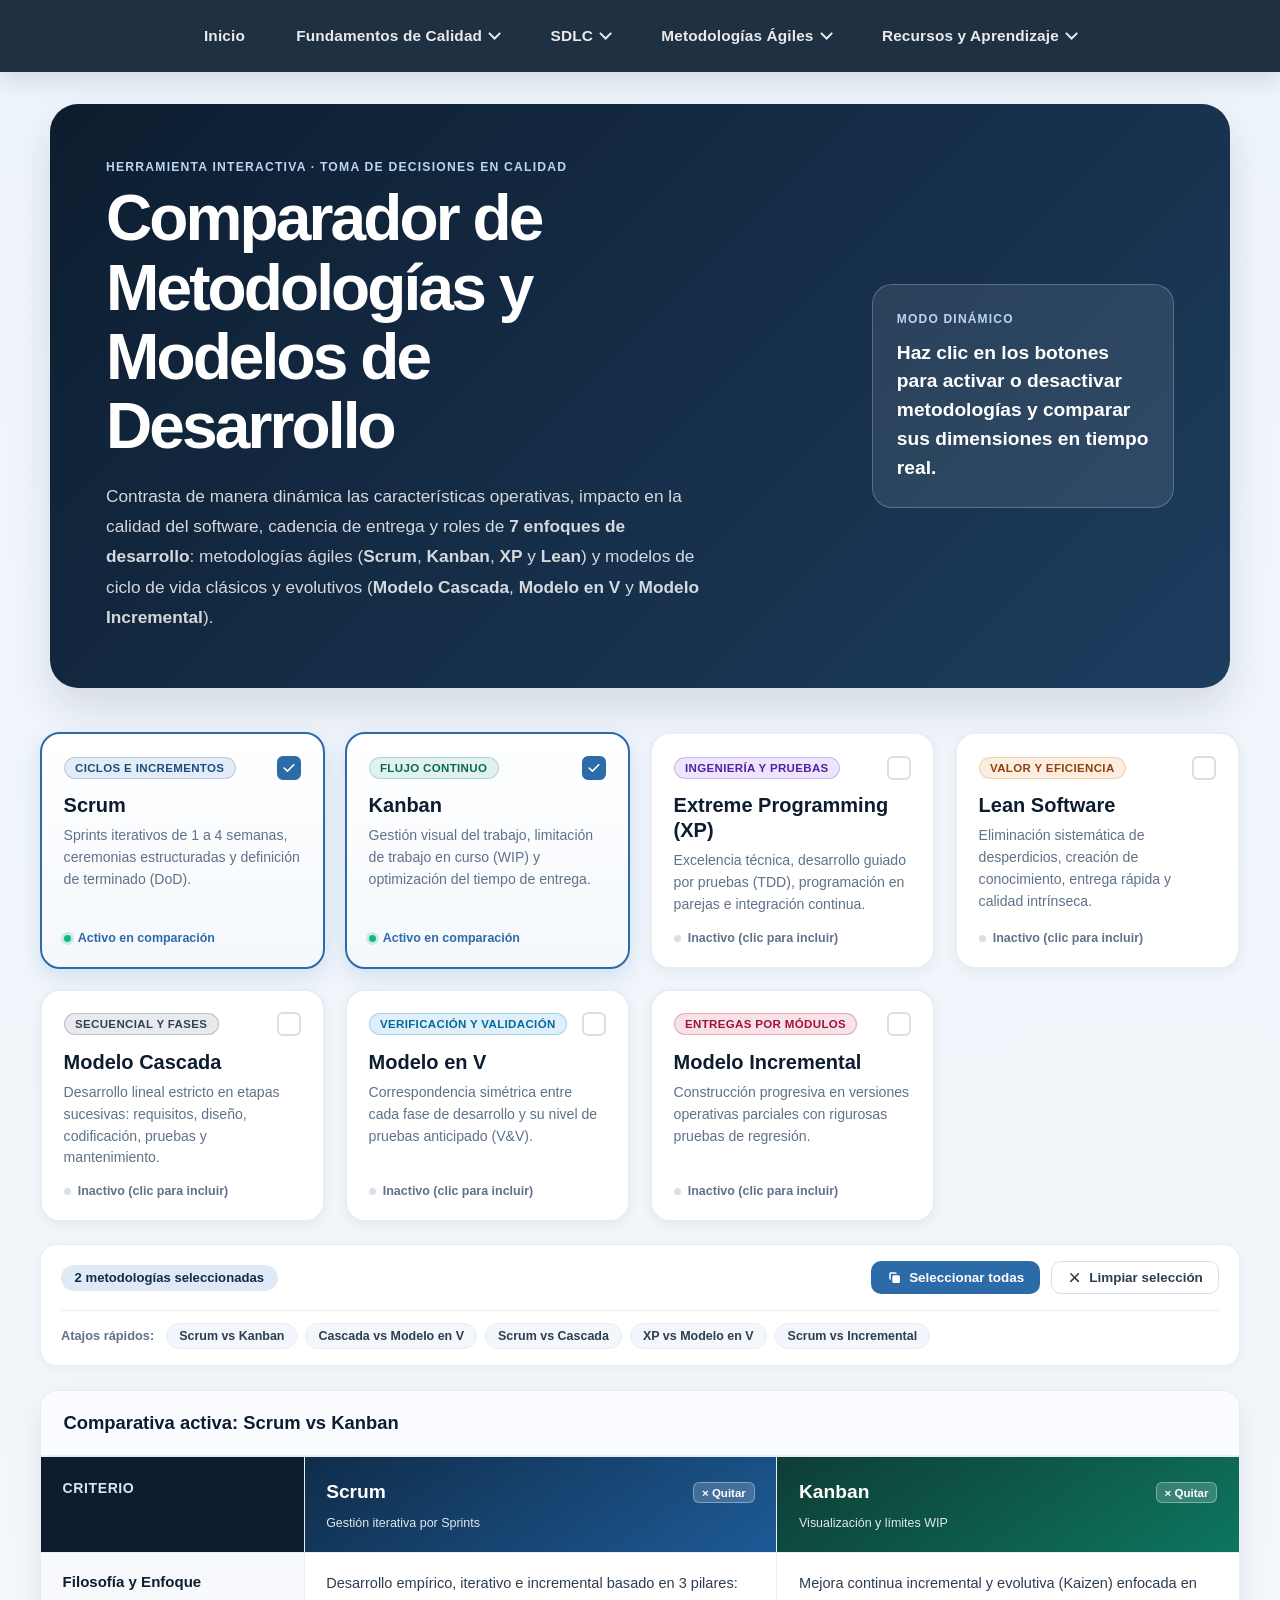
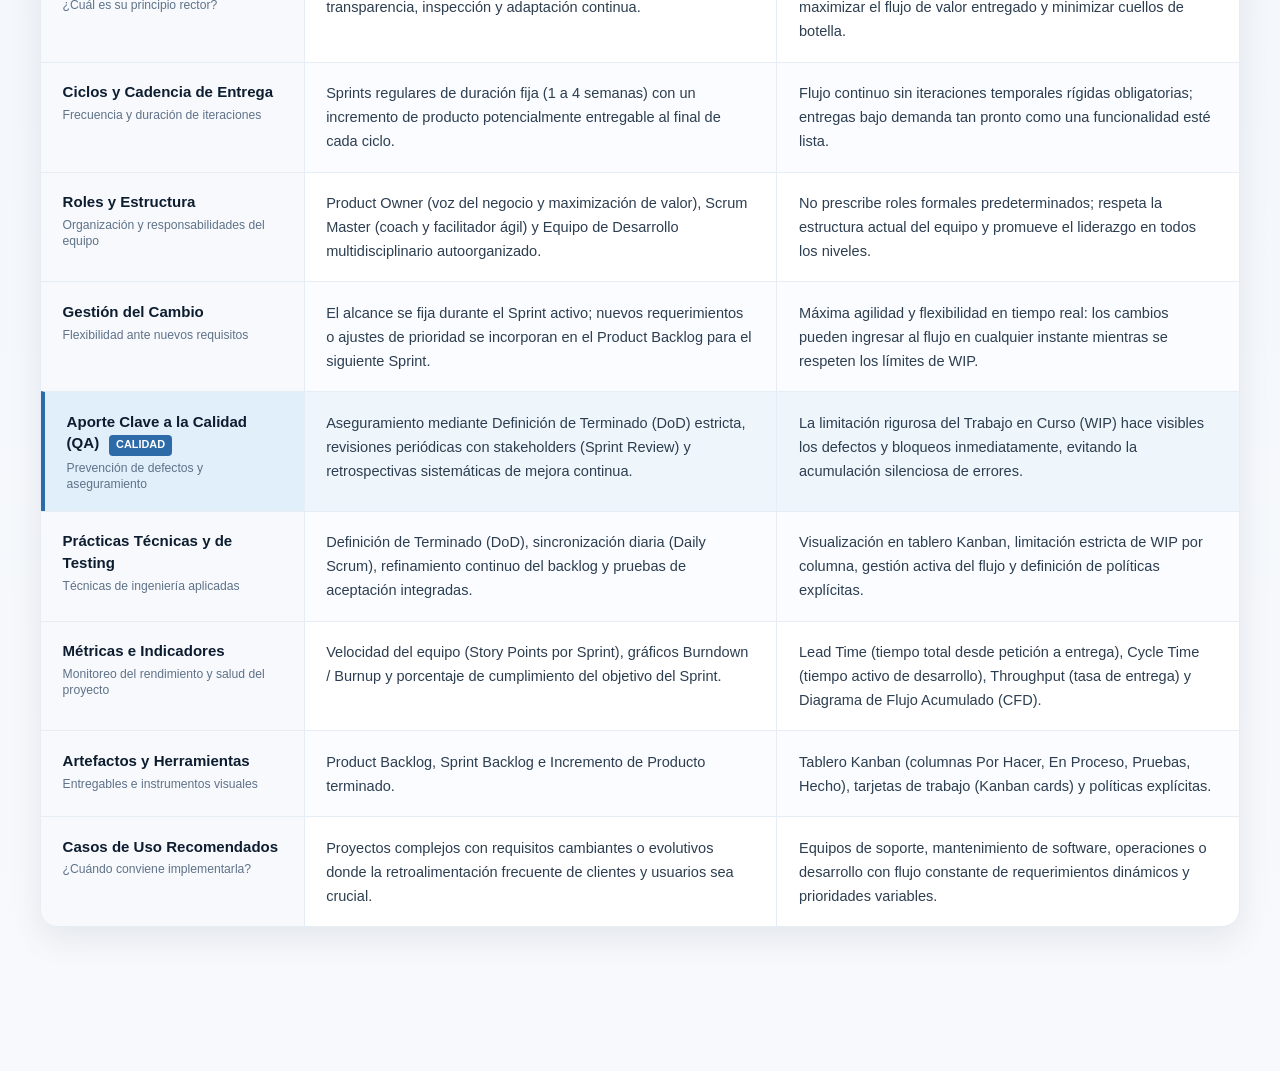
==== commit 40ec8b79: "Nuevas metodologias de la tabla comparativa" ====
--- a/Comparar metodologias.html
+++ b/Comparar metodologias.html
@@ -3,13 +3,13 @@
   <head>
     <meta charset="UTF-8" />
     <meta name="viewport" content="width=device-width, initial-scale=1.0" />
-    <title>Comparador de Metodologías Ágiles | Gestión de Calidad de Software</title>
+    <title>Comparador de Metodologías y Modelos de Desarrollo | Gestión de Calidad de Software</title>
     <link rel="stylesheet" href="CSS/estilos.css" />
     <link rel="icon" href="fotos/Logo.jpg" type="image/png" />
     <script src="JS/script.js" defer></script>
   </head>
   <body>
-    <!-- Encabezado y Navegación Principal -->
+
     <header class="topbar">
       <nav class="nav container" aria-label="Navegación principal">
         <ul class="nav__menu">
@@ -45,6 +45,7 @@
                 <li><a href="metodologias_agiles.html#metodologias">Metodologías</a></li>
                 <li><a href="metodologias_agiles.html#tecnicas">Técnicas de calidad</a></li>
                 <li><a href="Comparar metodologias.html" class="is-active">Comparador de metodologías</a></li>
+                <li><a href="Preferencia de metadologia.html">Encuesta de preferencias</a></li>
               </ul>
             </details>
           </li>
@@ -64,127 +65,209 @@
     </header>
 
     <main class="page agile-page comparator-page">
-      <!-- Sección Hero -->
       <section class="container agile-hero" aria-labelledby="comparator-hero-title">
         <div class="agile-hero__content">
           <p class="agile-eyebrow">Herramienta Interactiva · Toma de Decisiones en Calidad</p>
-          <h1 id="comparator-hero-title">Comparador de Metodologías Ágiles</h1>
+          <h1 id="comparator-hero-title">Comparador de Metodologías y Modelos de Desarrollo</h1>
           <p class="agile-hero__lead">
-            Contrasta de manera dinámica las características, aportes a la calidad de software, cadencia de entrega y prácticas técnicas de <strong>Scrum</strong>, <strong>Kanban</strong>, <strong>Extreme Programming (XP)</strong> y <strong>Lean</strong> para determinar el marco ideal de tu equipo de desarrollo.
+            Contrasta de manera dinámica las características operativas, impacto en la calidad del software, cadencia de entrega y roles de <strong>7 enfoques de desarrollo</strong>: metodologías ágiles (<strong>Scrum</strong>, <strong>Kanban</strong>, <strong>XP</strong> y <strong>Lean</strong>) y modelos de ciclo de vida clásicos y evolutivos (<strong>Modelo Cascada</strong>, <strong>Modelo en V</strong> y <strong>Modelo Incremental</strong>).
           </p>
         </div>
         <aside class="agile-hero__note" aria-label="Consejo de uso">
           <span class="agile-hero__note-label">Modo Dinámico</span>
-          <p>Presiona los botones para activar o desactivar metodologías y comparar sus dimensiones en tiempo real.</p>
+          <p>Haz clic en los botones para activar o desactivar metodologías y comparar sus dimensiones en tiempo real.</p>
         </aside>
       </section>
 
-      <div class="container agile-content">
-       
-
-
-        <section id="comparador" class="agile-section comparator-section" aria-labelledby="selection-title">
-          <div class="agile-section__heading">
-              <h2 id="selection-title">Selecciona las metodologías que quieras comparar</h2>
+      <div class="container comparator-container">
+        <!-- Formulario con los botones de las metodologías -->
+        <form id="comparator-form" class="comparator-selection-form" onsubmit="event.preventDefault();" aria-label="Selector de metodologías para comparar">
+          <fieldset class="comparator-fieldset">
+            <legend class="visually-hidden">Selección de metodologías y modelos de desarrollo</legend>
+
+            <div class="comparator-buttons-grid" role="group" aria-label="Metodologías y modelos disponibles">
+              
+              <!-- 1. Scrum -->
+              <button
+                type="button"
+                id="btn-scrum"
+                class="methodology-card-btn is-selected"
+                data-methodology="scrum"
+                role="checkbox"
+                aria-checked="true"
+                aria-controls="comparator-output"
+              >
+                <span class="methodology-card__header">
+                  <span class="methodology-card__badge badge--scrum">Ciclos e Incrementos</span>
+                  <span class="methodology-card__checkbox" aria-hidden="true">
+                    <svg viewBox="0 0 20 20" fill="currentColor" class="check-icon"><path fill-rule="evenodd" d="M16.707 5.293a1 1 0 010 1.414l-8 8a1 1 0 01-1.414 0l-4-4a1 1 0 011.414-1.414L8 12.586l7.293-7.293a1 1 0 011.414 0z" clip-rule="evenodd"></path></svg>
+                  </span>
+                </span>
+                <span class="methodology-card__name">Scrum</span>
+                <span class="methodology-card__desc">Sprints iterativos de 1 a 4 semanas, ceremonias estructuradas y definición de terminado (DoD).</span>
+                <span class="methodology-card__status"><span class="status-dot"></span> Activo en comparación</span>
+              </button>
+
+              <!-- 2. Kanban -->
+              <button
+                type="button"
+                id="btn-kanban"
+                class="methodology-card-btn is-selected"
+                data-methodology="kanban"
+                role="checkbox"
+                aria-checked="true"
+                aria-controls="comparator-output"
+              >
+                <span class="methodology-card__header">
+                  <span class="methodology-card__badge badge--kanban">Flujo Continuo</span>
+                  <span class="methodology-card__checkbox" aria-hidden="true">
+                    <svg viewBox="0 0 20 20" fill="currentColor" class="check-icon"><path fill-rule="evenodd" d="M16.707 5.293a1 1 0 010 1.414l-8 8a1 1 0 01-1.414 0l-4-4a1 1 0 011.414-1.414L8 12.586l7.293-7.293a1 1 0 011.414 0z" clip-rule="evenodd"></path></svg>
+                  </span>
+                </span>
+                <span class="methodology-card__name">Kanban</span>
+                <span class="methodology-card__desc">Gestión visual del trabajo, limitación de trabajo en curso (WIP) y optimización del tiempo de entrega.</span>
+                <span class="methodology-card__status"><span class="status-dot"></span> Activo en comparación</span>
+              </button>
+
+              <!-- 3. Extreme Programming (XP) -->
+              <button
+                type="button"
+                id="btn-xp"
+                class="methodology-card-btn"
+                data-methodology="xp"
+                role="checkbox"
+                aria-checked="false"
+                aria-controls="comparator-output"
+              >
+                <span class="methodology-card__header">
+                  <span class="methodology-card__badge badge--xp">Ingeniería y Pruebas</span>
+                  <span class="methodology-card__checkbox" aria-hidden="true">
+                    <svg viewBox="0 0 20 20" fill="currentColor" class="check-icon"><path fill-rule="evenodd" d="M16.707 5.293a1 1 0 010 1.414l-8 8a1 1 0 01-1.414 0l-4-4a1 1 0 011.414-1.414L8 12.586l7.293-7.293a1 1 0 011.414 0z" clip-rule="evenodd"></path></svg>
+                  </span>
+                </span>
+                <span class="methodology-card__name">Extreme Programming (XP)</span>
+                <span class="methodology-card__desc">Excelencia técnica, desarrollo guiado por pruebas (TDD), programación en parejas e integración continua.</span>
+                <span class="methodology-card__status"><span class="status-dot"></span> Inactivo (clic para incluir)</span>
+              </button>
+
+              <!-- 4. Lean Software -->
+              <button
+                type="button"
+                id="btn-lean"
+                class="methodology-card-btn"
+                data-methodology="lean"
+                role="checkbox"
+                aria-checked="false"
+                aria-controls="comparator-output"
+              >
+                <span class="methodology-card__header">
+                  <span class="methodology-card__badge badge--lean">Valor y Eficiencia</span>
+                  <span class="methodology-card__checkbox" aria-hidden="true">
+                    <svg viewBox="0 0 20 20" fill="currentColor" class="check-icon"><path fill-rule="evenodd" d="M16.707 5.293a1 1 0 010 1.414l-8 8a1 1 0 01-1.414 0l-4-4a1 1 0 011.414-1.414L8 12.586l7.293-7.293a1 1 0 011.414 0z" clip-rule="evenodd"></path></svg>
+                  </span>
+                </span>
+                <span class="methodology-card__name">Lean Software</span>
+                <span class="methodology-card__desc">Eliminación sistemática de desperdicios, creación de conocimiento, entrega rápida y calidad intrínseca.</span>
+                <span class="methodology-card__status"><span class="status-dot"></span> Inactivo (clic para incluir)</span>
+              </button>
+
+              <!-- 5. Modelo Cascada -->
+              <button
+                type="button"
+                id="btn-cascada"
+                class="methodology-card-btn"
+                data-methodology="cascada"
+                role="checkbox"
+                aria-checked="false"
+                aria-controls="comparator-output"
+              >
+                <span class="methodology-card__header">
+                  <span class="methodology-card__badge badge--cascada">Secuencial y Fases</span>
+                  <span class="methodology-card__checkbox" aria-hidden="true">
+                    <svg viewBox="0 0 20 20" fill="currentColor" class="check-icon"><path fill-rule="evenodd" d="M16.707 5.293a1 1 0 010 1.414l-8 8a1 1 0 01-1.414 0l-4-4a1 1 0 011.414-1.414L8 12.586l7.293-7.293a1 1 0 011.414 0z" clip-rule="evenodd"></path></svg>
+                  </span>
+                </span>
+                <span class="methodology-card__name">Modelo Cascada</span>
+                <span class="methodology-card__desc">Desarrollo lineal estricto en etapas sucesivas: requisitos, diseño, codificación, pruebas y mantenimiento.</span>
+                <span class="methodology-card__status"><span class="status-dot"></span> Inactivo (clic para incluir)</span>
+              </button>
+
+              <!-- 6. Modelo en V -->
+              <button
+                type="button"
+                id="btn-vmodel"
+                class="methodology-card-btn"
+                data-methodology="vmodel"
+                role="checkbox"
+                aria-checked="false"
+                aria-controls="comparator-output"
+              >
+                <span class="methodology-card__header">
+                  <span class="methodology-card__badge badge--vmodel">Verificación y Validación</span>
+                  <span class="methodology-card__checkbox" aria-hidden="true">
+                    <svg viewBox="0 0 20 20" fill="currentColor" class="check-icon"><path fill-rule="evenodd" d="M16.707 5.293a1 1 0 010 1.414l-8 8a1 1 0 01-1.414 0l-4-4a1 1 0 011.414-1.414L8 12.586l7.293-7.293a1 1 0 011.414 0z" clip-rule="evenodd"></path></svg>
+                  </span>
+                </span>
+                <span class="methodology-card__name">Modelo en V</span>
+                <span class="methodology-card__desc">Correspondencia simétrica entre cada fase de desarrollo y su nivel de pruebas anticipado (V&V).</span>
+                <span class="methodology-card__status"><span class="status-dot"></span> Inactivo (clic para incluir)</span>
+              </button>
+
+              <!--Modelo Incremental -->
+              <button
+                type="button"
+                id="btn-incremental"
+                class="methodology-card-btn"
+                data-methodology="incremental"
+                role="checkbox"
+                aria-checked="false"
+                aria-controls="comparator-output"
+              >
+                <span class="methodology-card__header">
+                  <span class="methodology-card__badge badge--incremental">Entregas por Módulos</span>
+                  <span class="methodology-card__checkbox" aria-hidden="true">
+                    <svg viewBox="0 0 20 20" fill="currentColor" class="check-icon"><path fill-rule="evenodd" d="M16.707 5.293a1 1 0 010 1.414l-8 8a1 1 0 01-1.414 0l-4-4a1 1 0 011.414-1.414L8 12.586l7.293-7.293a1 1 0 011.414 0z" clip-rule="evenodd"></path></svg>
+                  </span>
+                </span>
+                <span class="methodology-card__name">Modelo Incremental</span>
+                <span class="methodology-card__desc">Construcción progresiva en versiones operativas parciales con rigurosas pruebas de regresión.</span>
+                <span class="methodology-card__status"><span class="status-dot"></span> Inactivo (clic para incluir)</span>
+              </button>
+            </div>
+          </fieldset>
+
+          <!--Acciones Rápidas -->
+          <div class="comparator-toolbar">
+            <div class="comparator-toolbar__info">
+              <span id="selection-counter" class="comparator-counter-pill">2 seleccionadas</span>
+            </div>
+
+            <div class="comparator-toolbar__actions">
+              <button type="button" id="btn-select-all" class="comparator-action-btn" title="Seleccionar todas las metodologías">
+                <svg viewBox="0 0 20 20" fill="currentColor" class="action-icon"><path d="M7 9a2 2 0 012-2h6a2 2 0 012 2v6a2 2 0 01-2 2H9a2 2 0 01-2-2V9z"></path><path d="M5 3a2 2 0 00-2 2v6a2 2 0 002 2V5h8a2 2 0 00-2-2H5z"></path></svg>
+                Seleccionar todas
+              </button>
+              <button type="button" id="btn-clear-all" class="comparator-action-btn comparator-action-btn--ghost" title="Deseleccionar todas las metodologías">
+                <svg viewBox="0 0 20 20" fill="currentColor" class="action-icon"><path fill-rule="evenodd" d="M4.293 4.293a1 1 0 011.414 0L10 8.586l4.293-4.293a1 1 0 111.414 1.414L11.414 10l4.293 4.293a1 1 0 01-1.414 1.414L10 11.414l-4.293 4.293a1 1 0 01-1.414-1.414L8.586 10 4.293 5.707a1 1 0 010-1.414z" clip-rule="evenodd"></path></svg>
+                Limpiar selección
+              </button>
+            </div>
+
+            <div class="comparator-toolbar__presets" aria-label="Comparaciones rápidas sugeridas">
+              <span class="presets-label">Atajos rápidos:</span>
+              <button type="button" class="preset-pill" data-preset="scrum,kanban">Scrum vs Kanban</button>
+              <button type="button" class="preset-pill" data-preset="cascada,vmodel">Cascada vs Modelo en V</button>
+              <button type="button" class="preset-pill" data-preset="scrum,cascada">Scrum vs Cascada</button>
+              <button type="button" class="preset-pill" data-preset="xp,vmodel">XP vs Modelo en V</button>
+              <button type="button" class="preset-pill" data-preset="scrum,incremental">Scrum vs Incremental</button>
+            </div>
           </div>
-
-
-
-          <form id="comparator-form" class="comparator-selection-form" onsubmit="event.preventDefault();" aria-label="Selector de metodologías para comparar">
-            <fieldset class="comparator-fieldset">
-              <legend class="visually-hidden">Selección de metodologías ágiles</legend>
-
-              <div class="comparator-buttons-grid" role="group" aria-label="Metodologías disponibles">
-                
-                <button
-                  type="button"
-                  id="btn-scrum"
-                  class="methodology-card-btn is-selected"
-                  data-methodology="scrum"
-                  role="checkbox"
-                  aria-checked="true"
-                  aria-controls="comparator-output"
-                >
-                  <span class="methodology-card__header">
-                    <span class="methodology-card__badge badge--scrum">Ciclos e Incrementos</span>
-                    <span class="methodology-card__checkbox" aria-hidden="true">
-                      <svg viewBox="0 0 20 20" fill="currentColor" class="check-icon"><path fill-rule="evenodd" d="M16.707 5.293a1 1 0 010 1.414l-8 8a1 1 0 01-1.414 0l-4-4a1 1 0 011.414-1.414L8 12.586l7.293-7.293a1 1 0 011.414 0z" clip-rule="evenodd"></path></svg>
-                    </span>
-                  </span>
-                  <span class="methodology-card__name">Scrum</span>
-                  <span class="methodology-card__desc">Sprints iterativos de 1 a 4 semanas, ceremonias estructuradas y definición de terminado (DoD).</span>
-                  <span class="methodology-card__status"><span class="status-dot"></span> Activo en comparación</span>
-                </button>
-
-           
-                <button
-                  type="button"
-                  id="btn-kanban"
-                  class="methodology-card-btn is-selected"
-                  data-methodology="kanban"
-                  role="checkbox"
-                  aria-checked="true"
-                  aria-controls="comparator-output"
-                >
-                  <span class="methodology-card__header">
-                    <span class="methodology-card__badge badge--kanban">Flujo Continuo</span>
-                    <span class="methodology-card__checkbox" aria-hidden="true">
-                      <svg viewBox="0 0 20 20" fill="currentColor" class="check-icon"><path fill-rule="evenodd" d="M16.707 5.293a1 1 0 010 1.414l-8 8a1 1 0 01-1.414 0l-4-4a1 1 0 011.414-1.414L8 12.586l7.293-7.293a1 1 0 011.414 0z" clip-rule="evenodd"></path></svg>
-                    </span>
-                  </span>
-                  <span class="methodology-card__name">Kanban</span>
-                  <span class="methodology-card__desc">Gestión visual del trabajo, limitación de trabajo en curso (WIP) y optimización del tiempo de entrega.</span>
-                  <span class="methodology-card__status"><span class="status-dot"></span> Activo en comparación</span>
-                </button>
-
-           
-                <button
-                  type="button"
-                  id="btn-xp"
-                  class="methodology-card-btn"
-                  data-methodology="xp"
-                  role="checkbox"
-                  aria-checked="false"
-                  aria-controls="comparator-output"
-                >
-                  <span class="methodology-card__header">
-                    <span class="methodology-card__badge badge--xp">Ingeniería y Pruebas</span>
-                    <span class="methodology-card__checkbox" aria-hidden="true">
-                      <svg viewBox="0 0 20 20" fill="currentColor" class="check-icon"><path fill-rule="evenodd" d="M16.707 5.293a1 1 0 010 1.414l-8 8a1 1 0 01-1.414 0l-4-4a1 1 0 011.414-1.414L8 12.586l7.293-7.293a1 1 0 011.414 0z" clip-rule="evenodd"></path></svg>
-                    </span>
-                  </span>
-                  <span class="methodology-card__name">Extreme Programming (XP)</span>
-                  <span class="methodology-card__desc">Excelencia técnica, desarrollo guiado por pruebas (TDD), programación en parejas e integración continua.</span>
-                  <span class="methodology-card__status"><span class="status-dot"></span> Inactivo (clic para incluir)</span>
-                </button>
-
-                
-                <button
-                  type="button"
-                  id="btn-lean"
-                  class="methodology-card-btn"
-                  data-methodology="lean"
-                  role="checkbox"
-                  aria-checked="false"
-                  aria-controls="comparator-output"
-                >
-                  <span class="methodology-card__header">
-                    <span class="methodology-card__badge badge--lean">Valor y Eficiencia</span>
-                    <span class="methodology-card__checkbox" aria-hidden="true">
-                      <svg viewBox="0 0 20 20" fill="currentColor" class="check-icon"><path fill-rule="evenodd" d="M16.707 5.293a1 1 0 010 1.414l-8 8a1 1 0 01-1.414 0l-4-4a1 1 0 011.414-1.414L8 12.586l7.293-7.293a1 1 0 011.414 0z" clip-rule="evenodd"></path></svg>
-                    </span>
-                  </span>
-                  <span class="methodology-card__name">Lean Software</span>
-                  <span class="methodology-card__desc">Eliminación sistemática de desperdicios, creación de conocimiento, entrega rápida y calidad intrínseca.</span>
-                  <span class="methodology-card__status"><span class="status-dot"></span> Inactivo (clic para incluir)</span>
-                </button>
-              </div>
-            </fieldset>
-
-        <section id="tabla-comparativa" class="agile-section" aria-labelledby="table-heading">
-          <div id="comparator-output" aria-live="polite" role="region" aria-label="Resultados de la comparación de metodologías">
-          </div>
-        </section>
+        </form>
+
+        <!-- Contenedor Dinámico de la Tabla Comparativa -->
+        <div id="comparator-output" aria-live="polite" role="region" aria-label="Resultados de la comparación de metodologías">
+        </div>
+      </div>
     </main>
   </body>
 </html>
--- a/CSS/estilos.css
+++ b/CSS/estilos.css
@@ -2173,7 +2173,7 @@
 
 .comparator-buttons-grid {
   display: grid;
-  grid-template-columns: repeat(4, minmax(0, 1fr));
+  grid-template-columns: repeat(auto-fit, minmax(260px, 1fr));
   gap: 1.25rem;
   margin-top: 1.5rem;
 }
@@ -2259,6 +2259,25 @@
   background: rgba(109, 40, 217, 0.12);
   color: #551fa8;
   border: 1px solid rgba(109, 40, 217, 0.25);
+}
+
+
+.badge--cascada {
+  background: rgba(71, 85, 105, 0.12);
+  color: #334155;
+  border: 1px solid rgba(71, 85, 105, 0.28);
+}
+
+.badge--vmodel {
+  background: rgba(2, 132, 199, 0.12);
+  color: #0369a1;
+  border: 1px solid rgba(2, 132, 199, 0.28);
+}
+
+.badge--incremental {
+  background: rgba(190, 18, 60, 0.12);
+  color: #9f1239;
+  border: 1px solid rgba(190, 18, 60, 0.28);
 }
 
 .badge--lean {
@@ -2536,6 +2555,19 @@
   background: linear-gradient(145deg, #2b1754 0%, #6025ba 100%);
 }
 
+
+.comparator-table thead th.col-cascada {
+  background: linear-gradient(145deg, #1e293b 0%, #475569 100%);
+}
+
+.comparator-table thead th.col-vmodel {
+  background: linear-gradient(145deg, #0c4a6e 0%, #0284c7 100%);
+}
+
+.comparator-table thead th.col-incremental {
+  background: linear-gradient(145deg, #4c0519 0%, #be123c 100%);
+}
+
 .comparator-table thead th.col-lean {
   background: linear-gradient(145deg, #4d2b07 0%, #b45309 100%);
 }
@@ -2775,3 +2807,605 @@
   }
 }
 
+
+
+/* ==========================================================================
+   US-19: Encuesta de Preferencias Metodológicas (Wizard Asistente)
+   ========================================================================== */
+
+.survey-section {
+  margin-top: 2.5rem;
+}
+
+.wizard-container {
+  max-width: 860px;
+  margin: 1.5rem auto;
+  padding: clamp(1.4rem, 4vw, 2.5rem);
+  background: var(--white);
+  border: 1px solid var(--gray-200);
+  border-radius: 24px;
+  box-shadow: 0 12px 32px rgba(13, 29, 47, 0.08);
+}
+
+/* Barra de progreso */
+.wizard-progress {
+  margin-bottom: 2rem;
+}
+
+.wizard-progress__meta {
+  display: flex;
+  justify-content: space-between;
+  align-items: center;
+  flex-wrap: wrap;
+  gap: 0.75rem;
+  margin-bottom: 0.85rem;
+}
+
+.wizard-progress__step-info {
+  display: flex;
+  align-items: center;
+  gap: 0.65rem;
+  flex-wrap: wrap;
+}
+
+.wizard-badge {
+  display: inline-block;
+  padding: 0.28rem 0.75rem;
+  background: var(--blue-200);
+  color: var(--navy-800);
+  border-radius: 999px;
+  font-size: 0.78rem;
+  font-weight: 700;
+  letter-spacing: 0.02em;
+}
+
+.wizard-category {
+  color: var(--gray-500);
+  font-size: 0.86rem;
+  font-weight: 600;
+}
+
+.wizard-percent {
+  color: var(--blue-500);
+  font-size: 0.88rem;
+  font-weight: 700;
+}
+
+.wizard-progress__track {
+  width: 100%;
+  height: 10px;
+  background: var(--gray-200);
+  border-radius: 999px;
+  overflow: hidden;
+}
+
+.wizard-progress__fill {
+  height: 100%;
+  background: linear-gradient(90deg, var(--blue-500) 0%, #174f85 100%);
+  border-radius: 999px;
+  transition: width 0.4s cubic-bezier(0.16, 1, 0.3, 1);
+}
+
+/* Pasos del Wizard */
+.wizard-step {
+  display: none;
+}
+
+.wizard-step.is-active {
+  display: block;
+  animation: wizardFadeIn 0.3s ease-out;
+}
+
+@keyframes wizardFadeIn {
+  from {
+    opacity: 0;
+    transform: translateY(8px);
+  }
+  to {
+    opacity: 1;
+    transform: translateY(0);
+  }
+}
+
+.wizard-step__title {
+  margin: 0 0 0.5rem;
+  color: var(--navy-900);
+  font-size: 1.25rem;
+  font-weight: 700;
+  line-height: 1.35;
+}
+
+.wizard-step__num {
+  color: var(--blue-500);
+  font-weight: 800;
+  margin-right: 0.25rem;
+}
+
+.wizard-step__desc {
+  margin: 0 0 1.35rem;
+  color: var(--gray-500);
+  font-size: 0.92rem;
+  line-height: 1.5;
+}
+
+/* Opciones de respuesta */
+.wizard-options-grid {
+  display: grid;
+  grid-template-columns: 1fr;
+  gap: 0.85rem;
+}
+
+.survey-option-btn {
+  display: flex;
+  align-items: flex-start;
+  gap: 1rem;
+  width: 100%;
+  padding: 1.15rem 1.25rem;
+  background: var(--white);
+  border: 2px solid var(--gray-200);
+  border-radius: 16px;
+  text-align: left;
+  cursor: pointer;
+  font-family: inherit;
+  transition: all 0.2s cubic-bezier(0.16, 1, 0.3, 1);
+}
+
+.survey-option-btn:hover {
+  border-color: #9cbddc;
+  background: #fafcff;
+  transform: translateY(-2px);
+  box-shadow: 0 6px 16px rgba(13, 29, 47, 0.06);
+}
+
+.survey-option-btn:focus-visible {
+  outline: 3px solid rgba(45, 106, 168, 0.45);
+  outline-offset: 2px;
+}
+
+.survey-option-btn.is-selected {
+  border-color: var(--blue-500);
+  background: linear-gradient(180deg, #ffffff 0%, #edf5fc 100%);
+  box-shadow: 0 6px 18px rgba(45, 106, 168, 0.14);
+}
+
+.option-radio {
+  display: flex;
+  align-items: center;
+  justify-content: center;
+  width: 20px;
+  height: 20px;
+  border-radius: 50%;
+  border: 2px solid var(--gray-300);
+  background: var(--white);
+  flex-shrink: 0;
+  margin-top: 0.15rem;
+  transition: all 0.2s ease;
+}
+
+.survey-option-btn.is-selected .option-radio {
+  border-color: var(--blue-500);
+  background: var(--blue-500);
+  box-shadow: inset 0 0 0 3px var(--white);
+}
+
+.option-content {
+  display: flex;
+  flex-direction: column;
+  gap: 0.3rem;
+  flex-grow: 1;
+}
+
+.option-title {
+  color: var(--navy-800);
+  font-size: 0.96rem;
+  font-weight: 700;
+  line-height: 1.35;
+}
+
+.survey-option-btn.is-selected .option-title {
+  color: var(--navy-900);
+}
+
+.option-desc {
+  color: var(--gray-500);
+  font-size: 0.85rem;
+  line-height: 1.5;
+}
+
+/* Barra de navegación inferior del Wizard */
+.wizard-nav {
+  display: flex;
+  justify-content: space-between;
+  align-items: center;
+  margin-top: 1.75rem;
+  padding-top: 1.4rem;
+  border-top: 1px solid var(--gray-200);
+  gap: 1rem;
+}
+
+.wizard-nav__btn {
+  display: inline-flex;
+  align-items: center;
+  gap: 0.45rem;
+  padding: 0.65rem 1.35rem;
+  border-radius: 12px;
+  font-size: 0.9rem;
+  font-weight: 700;
+  font-family: inherit;
+  cursor: pointer;
+  transition: all 0.2s ease;
+}
+
+.wizard-nav__btn--prev {
+  background: transparent;
+  color: var(--gray-700);
+  border: 1px solid var(--gray-300);
+}
+
+.wizard-nav__btn--prev:not(:disabled):hover {
+  background: var(--gray-100);
+  color: var(--navy-900);
+}
+
+.wizard-nav__btn--next {
+  background: var(--blue-500);
+  color: var(--white);
+  border: 1px solid transparent;
+}
+
+.wizard-nav__btn--next:not(:disabled):hover {
+  background: var(--navy-800);
+  transform: translateY(-1px);
+}
+
+.wizard-nav__btn:disabled {
+  opacity: 0.4;
+  cursor: not-allowed;
+  transform: none;
+}
+
+.nav-arrow {
+  width: 1.1rem;
+  height: 1.1rem;
+}
+
+.wizard-dots {
+  display: flex;
+  align-items: center;
+  gap: 0.5rem;
+}
+
+.wizard-dot {
+  width: 8px;
+  height: 8px;
+  border-radius: 50%;
+  background: var(--gray-300);
+  transition: all 0.25s ease;
+}
+
+.wizard-dot.is-active {
+  background: var(--blue-500);
+  transform: scale(1.35);
+}
+
+.wizard-dot.is-completed {
+  background: #10b981;
+}
+
+/* Panel de Resultados Dinámicos */
+.survey-results {
+  animation: wizardFadeIn 0.4s ease-out;
+}
+
+.results-winner-card {
+  position: relative;
+  padding: 2.25rem 1.75rem;
+  margin-bottom: 2rem;
+  border-radius: 20px;
+  background: linear-gradient(135deg, var(--navy-900) 0%, var(--navy-700) 100%);
+  color: var(--white);
+  text-align: center;
+  box-shadow: 0 16px 36px rgba(13, 29, 47, 0.16);
+  overflow: hidden;
+}
+
+.results-winner-card::before {
+  content: "";
+  position: absolute;
+  top: -50%;
+  left: -50%;
+  width: 200%;
+  height: 200%;
+  background: radial-gradient(circle, rgba(45, 106, 168, 0.25) 0%, transparent 60%);
+  pointer-events: none;
+}
+
+.winner-trophy-badge {
+  display: inline-flex;
+  align-items: center;
+  gap: 0.4rem;
+  padding: 0.35rem 0.95rem;
+  background: rgba(255, 255, 255, 0.16);
+  border: 1px solid rgba(255, 255, 255, 0.3);
+  border-radius: 999px;
+  font-size: 0.8rem;
+  font-weight: 700;
+  letter-spacing: 0.05em;
+  text-transform: uppercase;
+  color: #b9d6f4;
+  margin-bottom: 1rem;
+}
+
+.results-winner-title {
+  margin: 0 0 0.5rem;
+  font-size: clamp(2rem, 4vw, 2.75rem);
+  font-weight: 800;
+  letter-spacing: -0.03em;
+  color: var(--white);
+}
+
+.results-winner-match {
+  display: inline-block;
+  padding: 0.4rem 1.1rem;
+  margin-bottom: 1rem;
+  border-radius: 999px;
+  background: #10b981;
+  color: var(--white);
+  font-size: 1.05rem;
+  font-weight: 800;
+  box-shadow: 0 4px 14px rgba(16, 185, 129, 0.35);
+}
+
+.results-winner-desc {
+  max-width: 58ch;
+  margin: 0 auto;
+  font-size: 1rem;
+  line-height: 1.65;
+  color: rgba(255, 255, 255, 0.88);
+}
+
+/* Gráfico de barras de afinidad comparativa */
+.results-breakdown {
+  margin-bottom: 2rem;
+  padding: 1.5rem;
+  background: #f7f9fd;
+  border: 1px solid var(--gray-200);
+  border-radius: 18px;
+}
+
+.results-breakdown__title {
+  margin: 0 0 0.4rem;
+  color: var(--navy-900);
+  font-size: 1.15rem;
+  font-weight: 700;
+}
+
+.results-breakdown__subtitle {
+  margin: 0 0 1.25rem;
+  color: var(--gray-500);
+  font-size: 0.86rem;
+}
+
+.affinity-bars {
+  display: flex;
+  flex-direction: column;
+  gap: 1rem;
+}
+
+.affinity-bar-item {
+  display: flex;
+  flex-direction: column;
+  gap: 0.35rem;
+}
+
+.affinity-bar-header {
+  display: flex;
+  justify-content: space-between;
+  align-items: center;
+  font-size: 0.88rem;
+  font-weight: 700;
+}
+
+.affinity-bar-header .method-name {
+  color: var(--navy-800);
+}
+
+.affinity-bar-header .method-percent {
+  color: var(--navy-900);
+}
+
+.affinity-bar-track {
+  width: 100%;
+  height: 12px;
+  background: var(--gray-200);
+  border-radius: 999px;
+  overflow: hidden;
+}
+
+.affinity-bar-fill {
+  height: 100%;
+  border-radius: 999px;
+  transition: width 0.7s cubic-bezier(0.16, 1, 0.3, 1);
+}
+
+.fill--scrum {
+  background: linear-gradient(90deg, #2d6aa8 0%, #174f85 100%);
+}
+
+.fill--kanban {
+  background: linear-gradient(90deg, #10b981 0%, #0b6852 100%);
+}
+
+.fill--xp {
+  background: linear-gradient(90deg, #8b5cf6 0%, #551fa8 100%);
+}
+
+.fill--lean {
+  background: linear-gradient(90deg, #f59e0b 0%, #b45309 100%);
+}
+
+/* Razones e información de calidad */
+.results-insights {
+  margin-bottom: 2rem;
+}
+
+.results-insights h4 {
+  margin: 0 0 1rem;
+  color: var(--navy-900);
+  font-size: 1.15rem;
+  font-weight: 700;
+}
+
+.insights-list {
+  display: grid;
+  grid-template-columns: repeat(2, minmax(0, 1fr));
+  gap: 1rem;
+  margin: 0;
+  padding: 0;
+  list-style: none;
+}
+
+.insight-card {
+  padding: 1.15rem;
+  background: var(--white);
+  border: 1px solid var(--gray-200);
+  border-radius: 14px;
+  box-shadow: 0 4px 12px rgba(13, 29, 47, 0.04);
+}
+
+.insight-card__tag {
+  display: inline-block;
+  padding: 0.2rem 0.55rem;
+  border-radius: 6px;
+  background: var(--blue-200);
+  color: var(--navy-800);
+  font-size: 0.72rem;
+  font-weight: 800;
+  text-transform: uppercase;
+  margin-bottom: 0.5rem;
+}
+
+.insight-card h5 {
+  margin: 0 0 0.35rem;
+  color: var(--navy-900);
+  font-size: 0.95rem;
+  font-weight: 700;
+}
+
+.insight-card p {
+  margin: 0;
+  color: var(--gray-500);
+  font-size: 0.86rem;
+  line-height: 1.5;
+}
+
+/* Botones de acción del resultado */
+.results-actions {
+  display: flex;
+  justify-content: center;
+  align-items: center;
+  gap: 1rem;
+  flex-wrap: wrap;
+  padding-top: 1.25rem;
+  border-top: 1px solid var(--gray-200);
+}
+
+.results-action-btn {
+  display: inline-flex;
+  align-items: center;
+  gap: 0.5rem;
+  padding: 0.75rem 1.6rem;
+  border-radius: 12px;
+  font-size: 0.94rem;
+  font-weight: 700;
+  font-family: inherit;
+  cursor: pointer;
+  text-decoration: none;
+  transition: all 0.2s ease;
+}
+
+.results-action-btn--primary {
+  background: var(--blue-500);
+  color: var(--white);
+  border: 1px solid transparent;
+}
+
+.results-action-btn--primary:hover {
+  background: var(--navy-800);
+  transform: translateY(-2px);
+  box-shadow: 0 6px 18px rgba(45, 106, 168, 0.25);
+}
+
+.results-action-btn--ghost {
+  background: transparent;
+  color: var(--navy-800);
+  border: 1px solid var(--gray-300);
+}
+
+.results-action-btn--ghost:hover {
+  background: var(--gray-100);
+  color: var(--navy-900);
+  transform: translateY(-2px);
+}
+
+/* Responsividad Wizard */
+@media (max-width: 768px) {
+  .insights-list {
+    grid-template-columns: 1fr;
+  }
+
+  .results-winner-title {
+    font-size: 1.75rem;
+  }
+}
+
+@media (max-width: 560px) {
+  .wizard-container {
+    padding: 1.25rem;
+    border-radius: 18px;
+  }
+
+  .survey-option-btn {
+    padding: 1rem;
+  }
+
+  .wizard-nav {
+    flex-direction: column;
+    align-items: stretch;
+  }
+
+  .wizard-dots {
+    order: -1;
+    justify-content: center;
+  }
+
+  .wizard-nav__btn {
+    justify-content: center;
+  }
+
+  .results-actions {
+    flex-direction: column;
+  }
+
+  .results-action-btn {
+    width: 100%;
+    justify-content: center;
+  }
+}
+
+
+/* Estilos de cabecera limpia para el Comparador */
+.comparator-container {
+  width: min(1200px, calc(100% - 2rem));
+  margin: 0 auto;
+  padding: 1.25rem 0 3rem;
+}
+
+.comparator-title {
+  margin: 1.5rem 0 1.25rem;
+  color: var(--navy-900);
+  font-size: clamp(1.75rem, 3.5vw, 2.4rem);
+  font-weight: 800;
+  letter-spacing: -0.03em;
+  text-align: center;
+}
